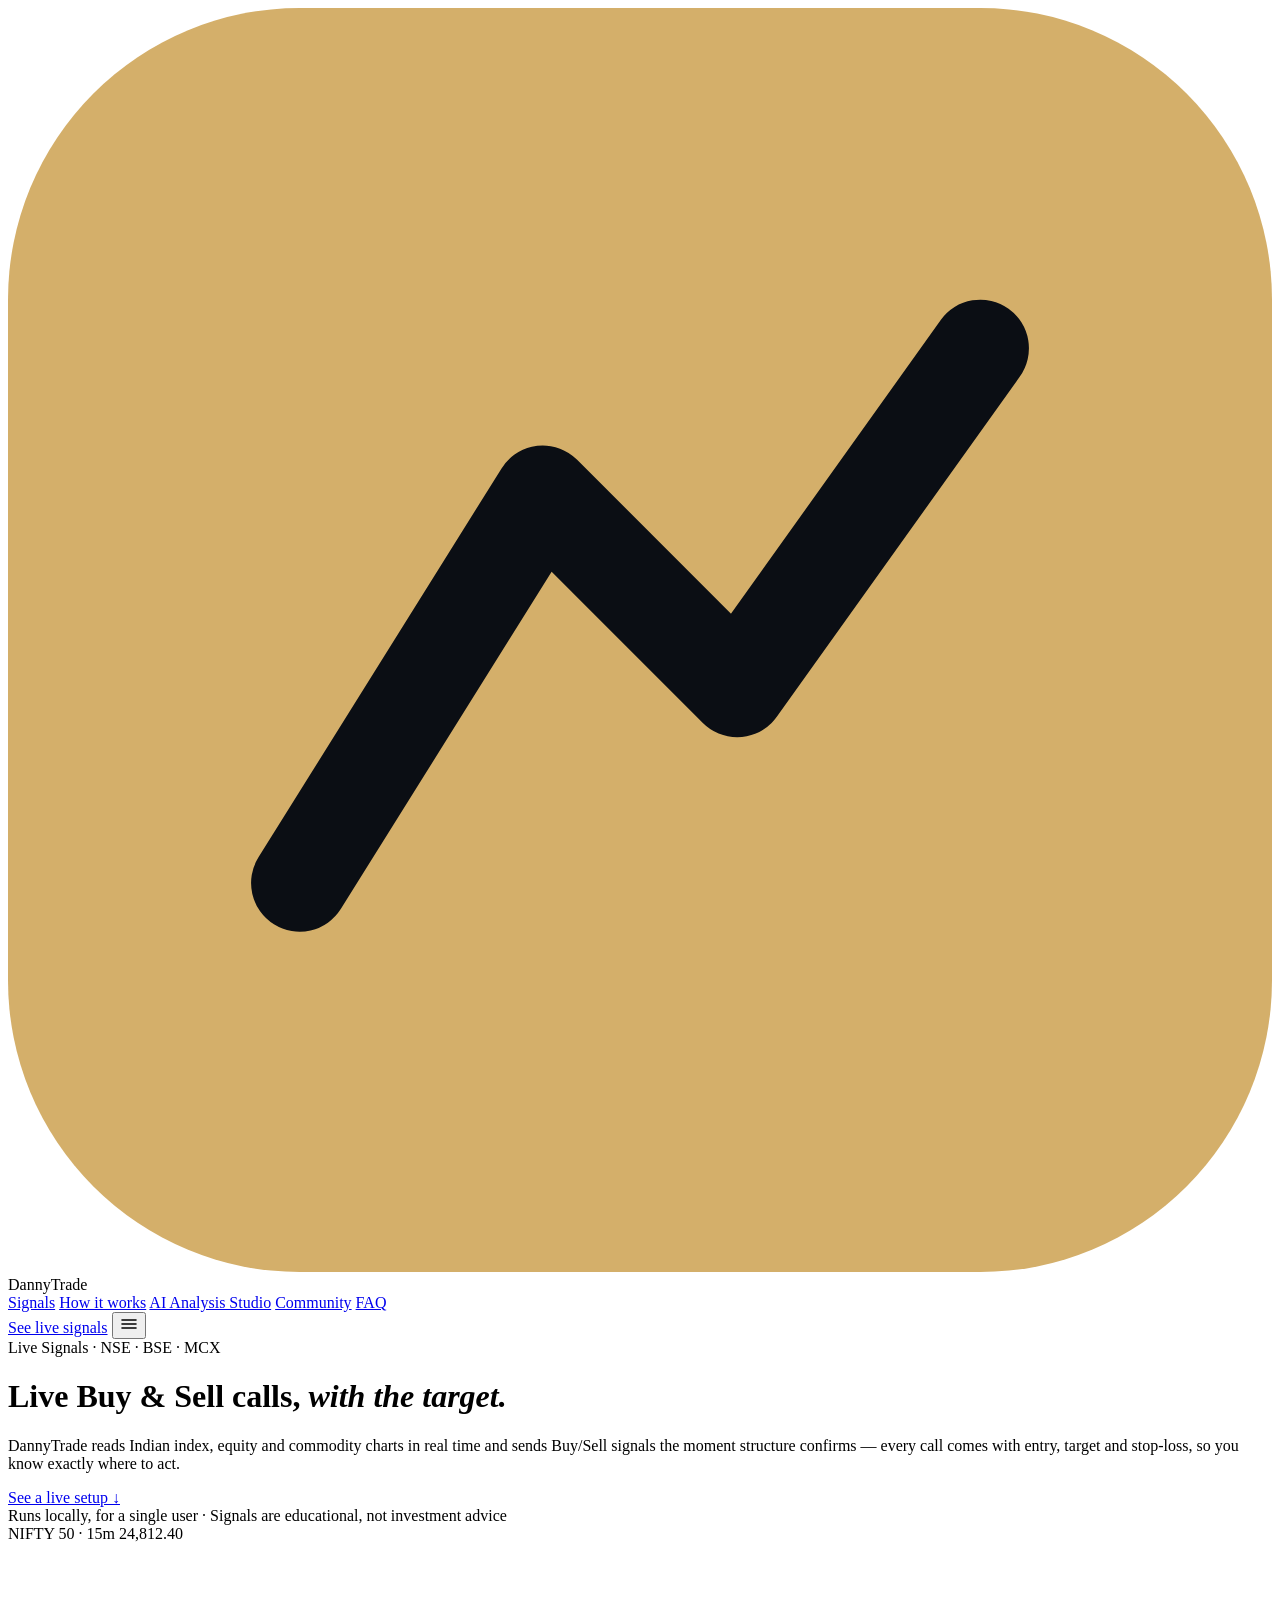
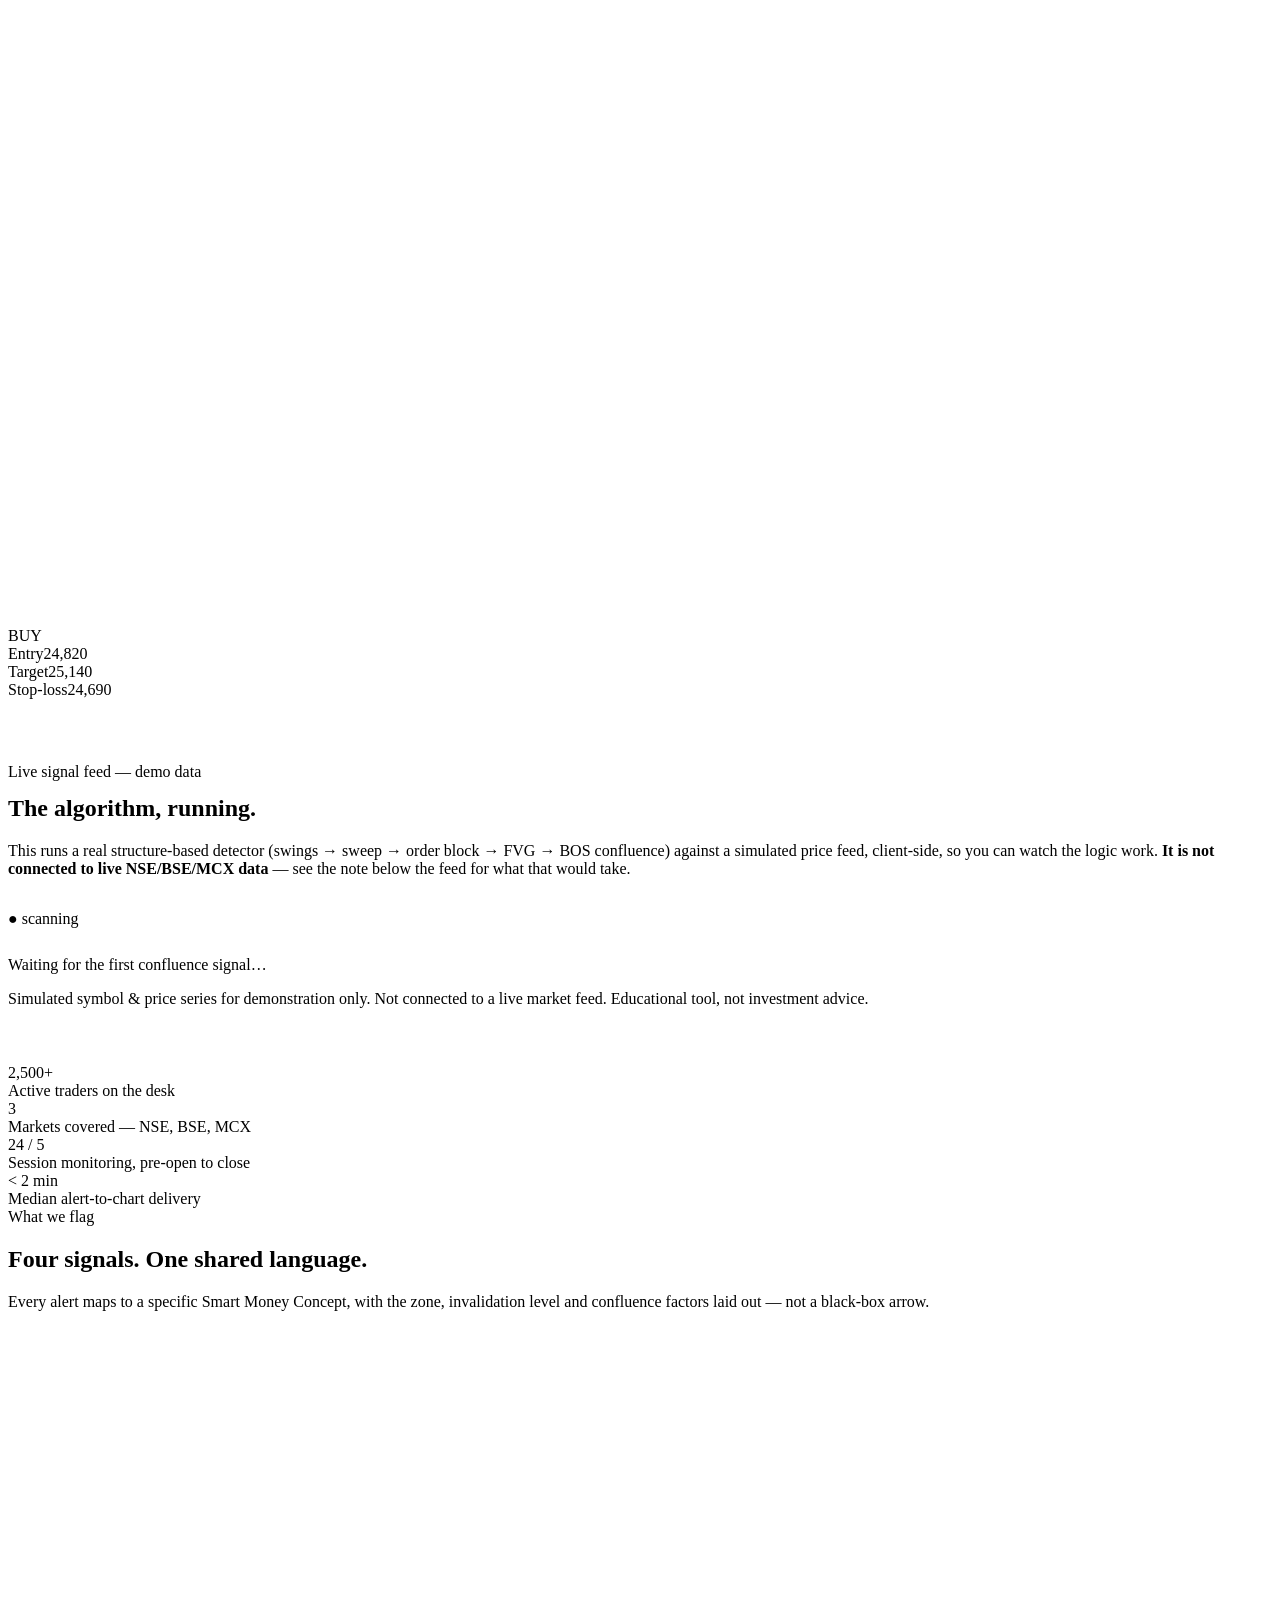
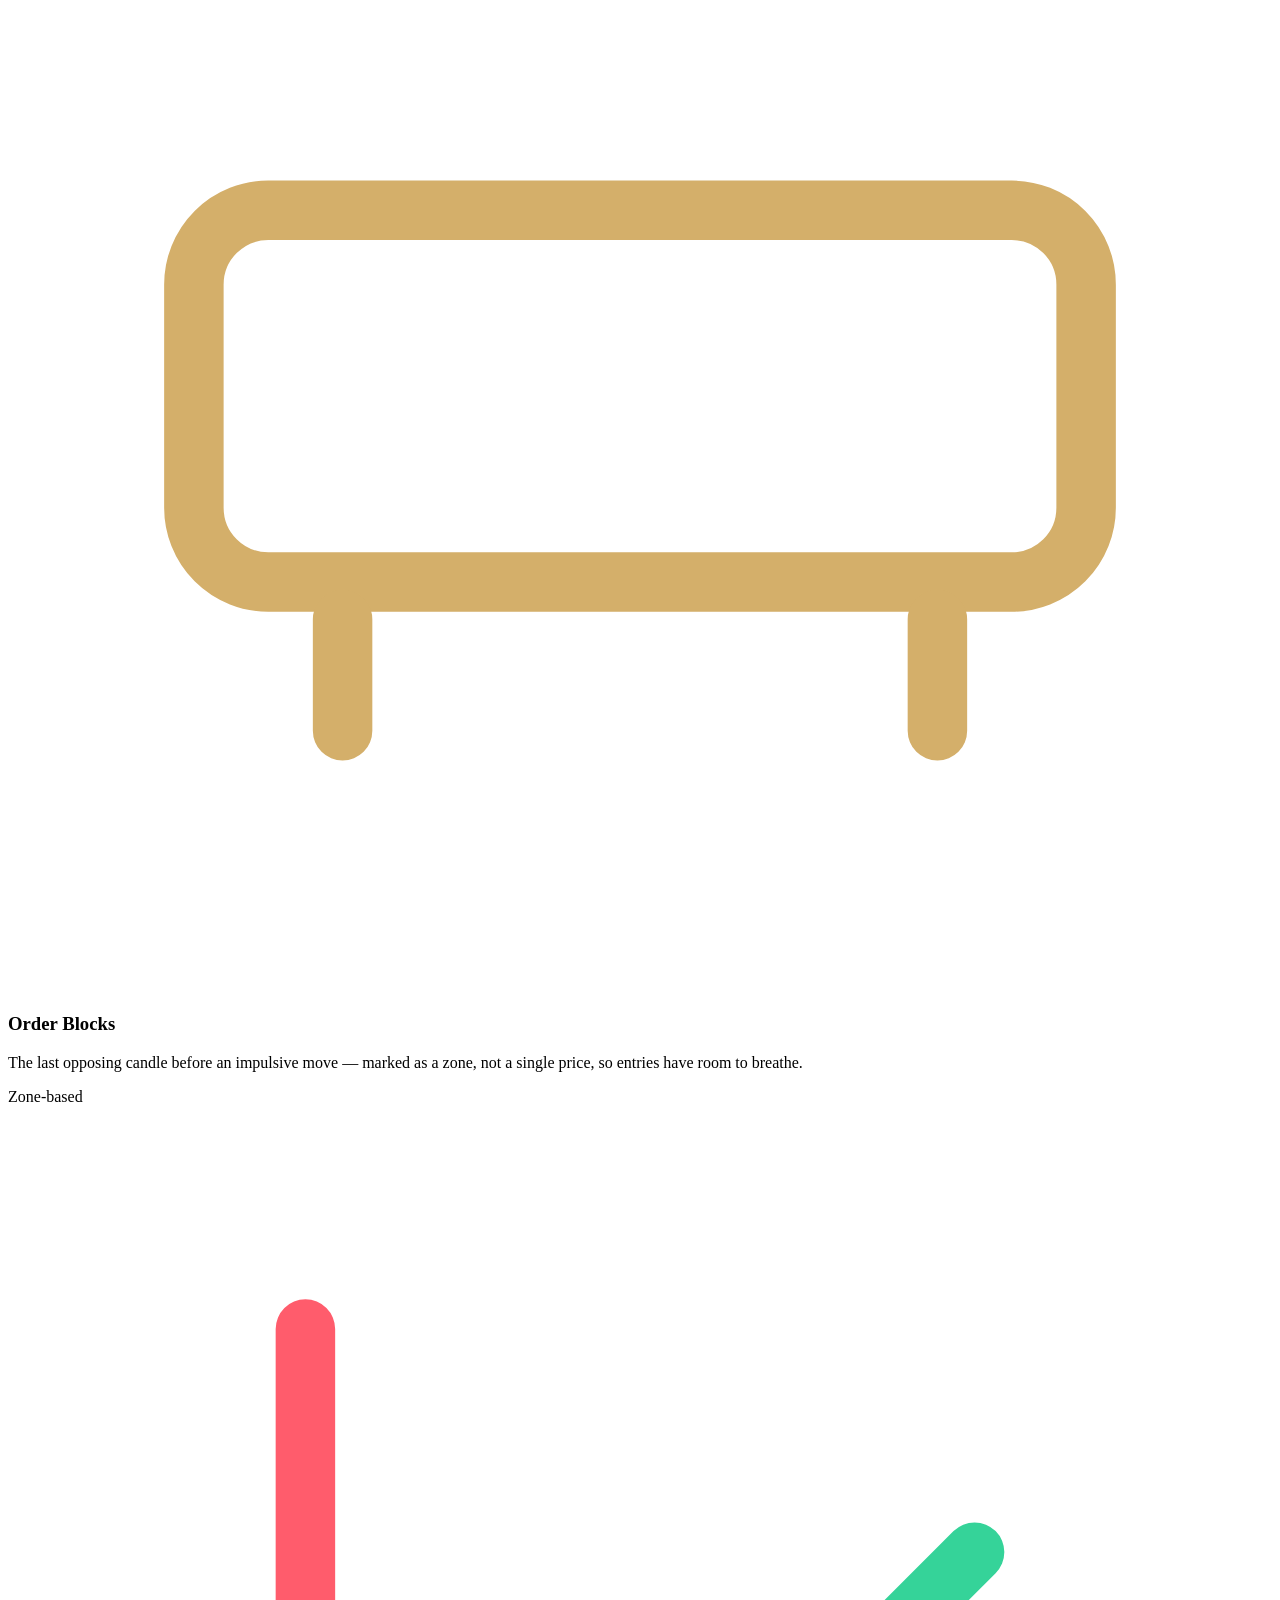
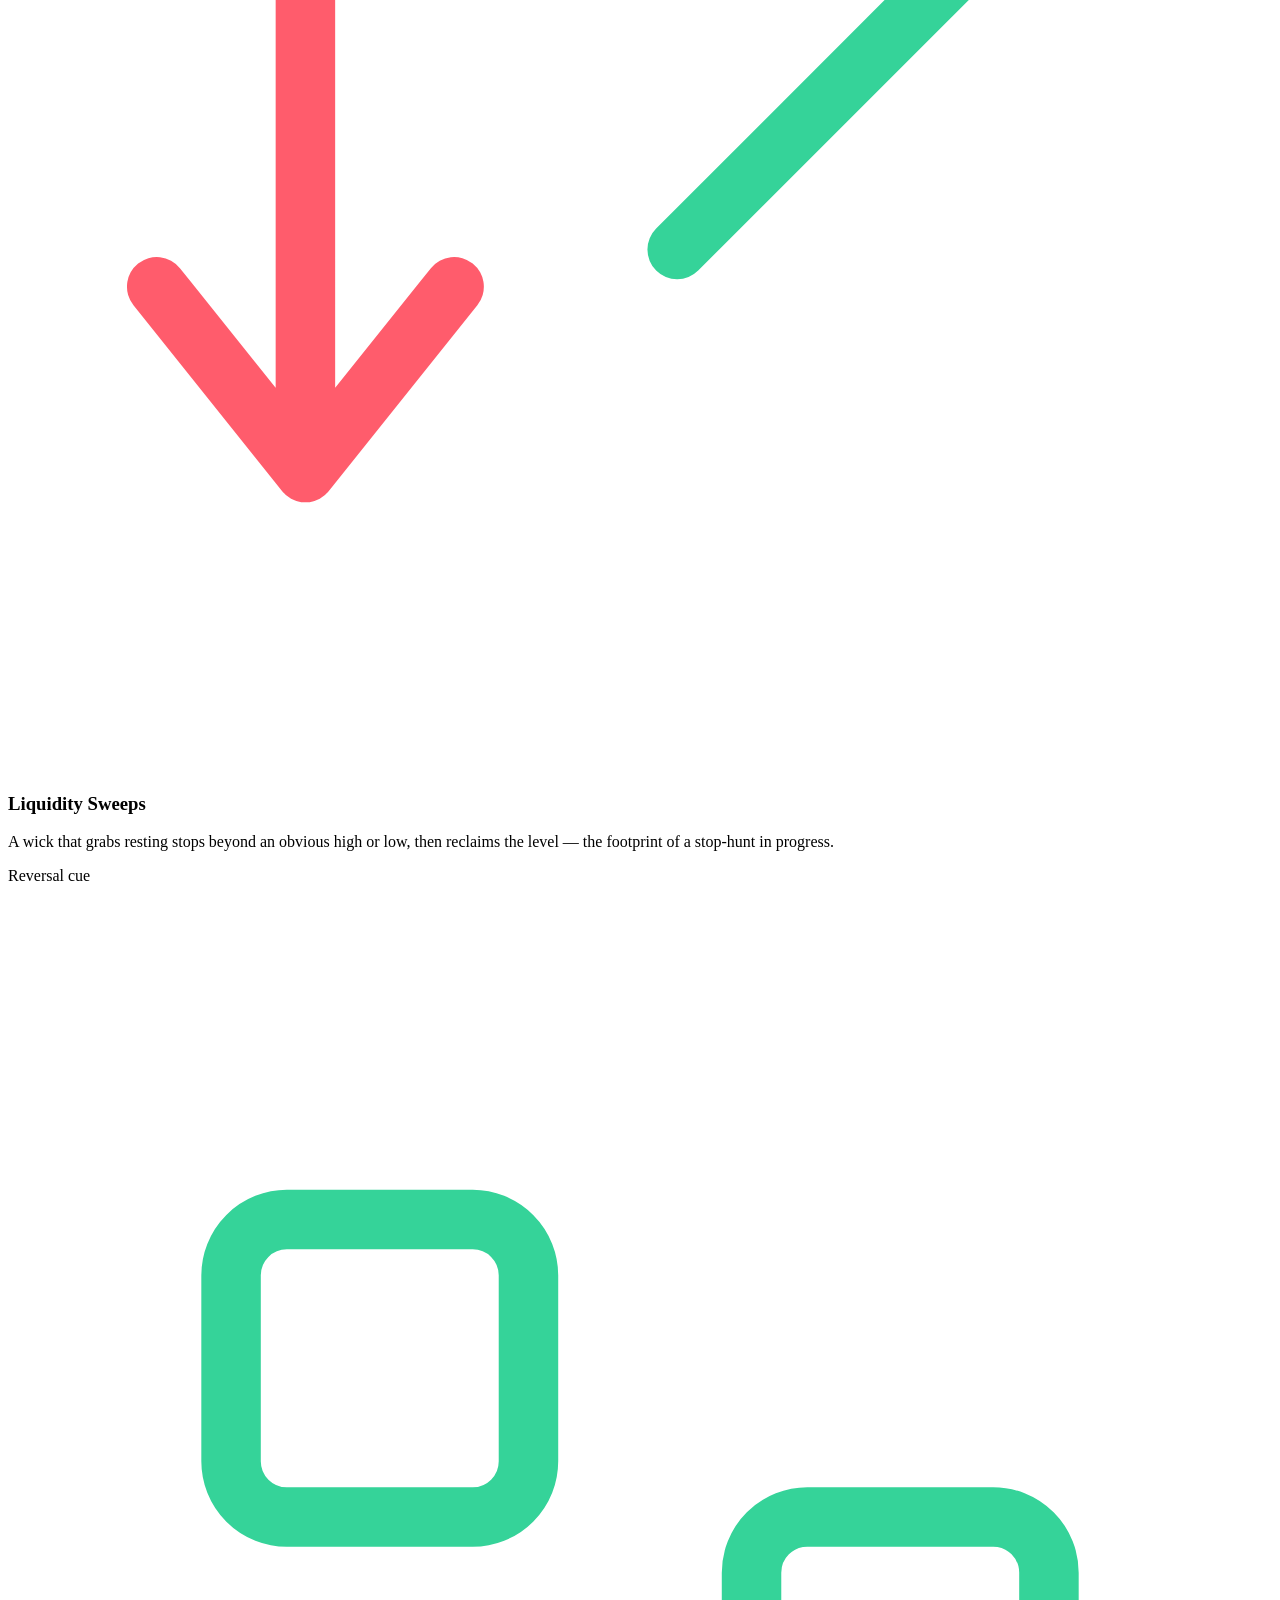
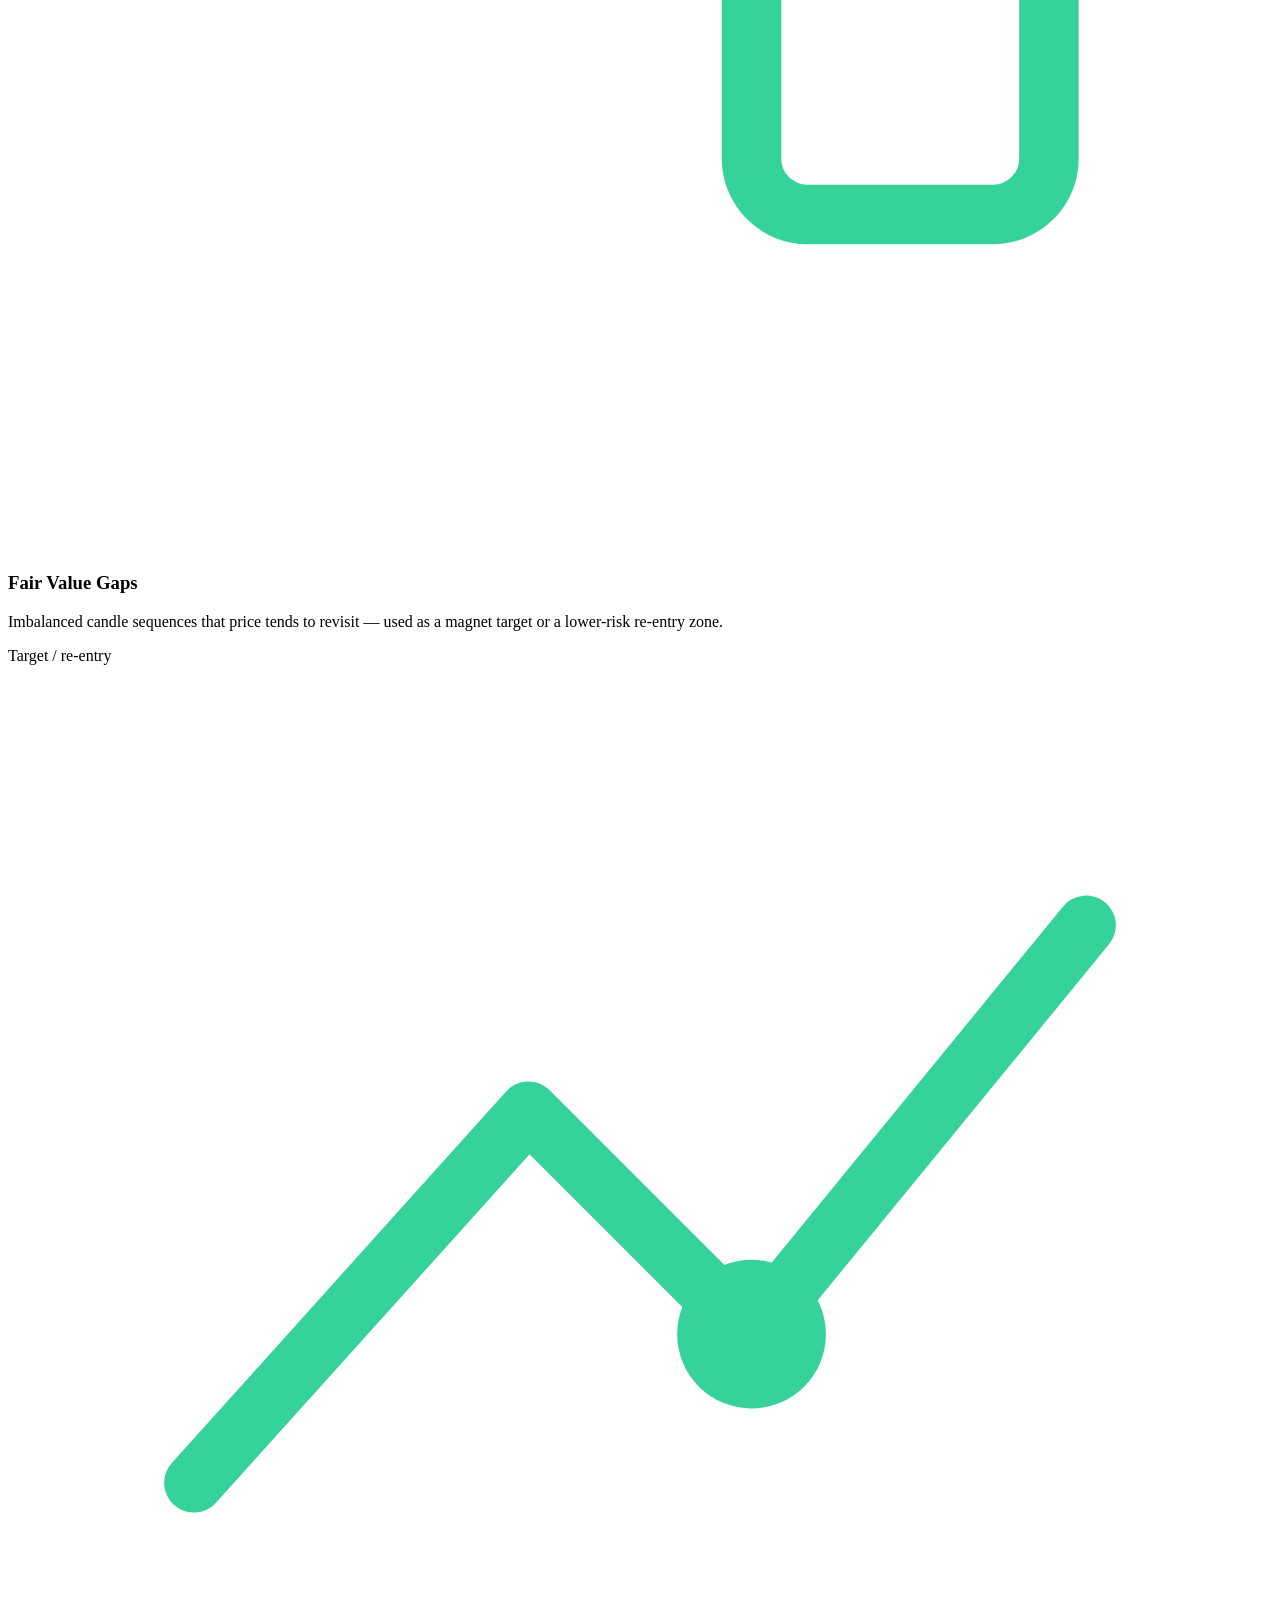
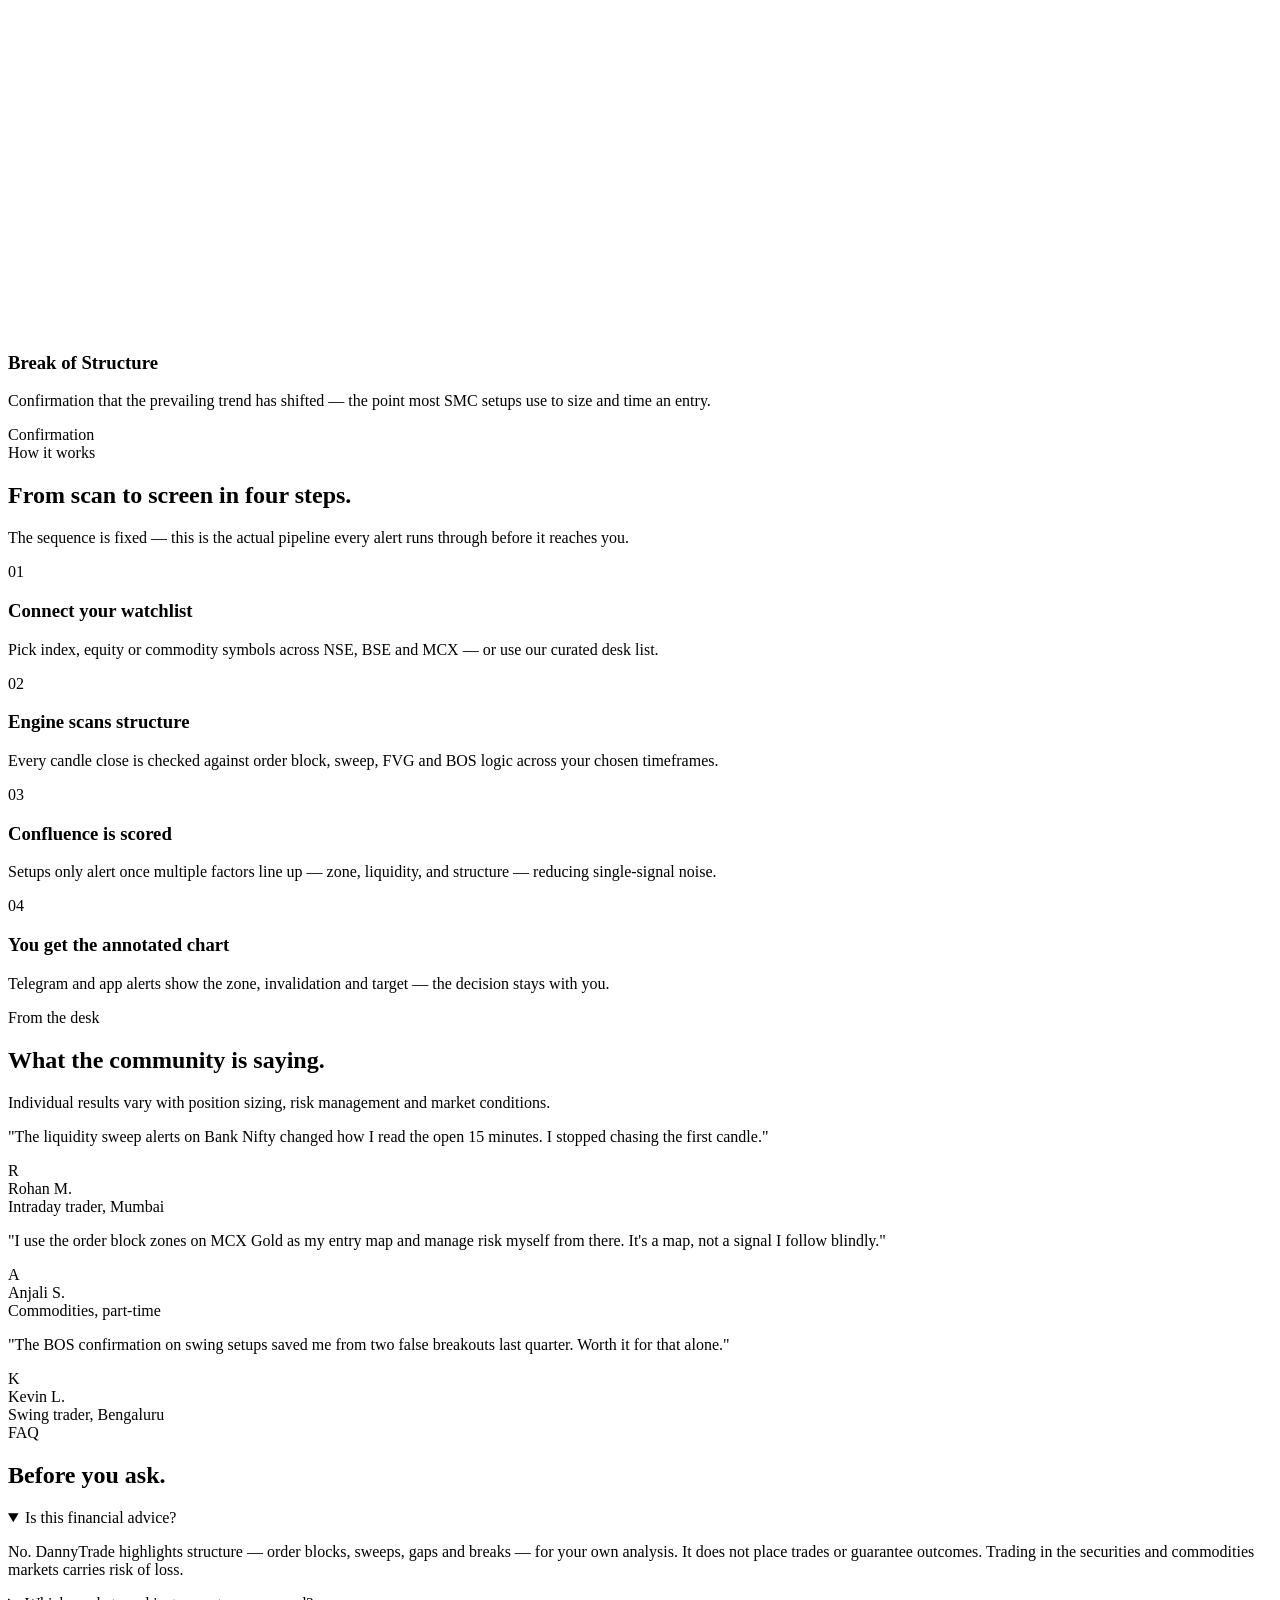
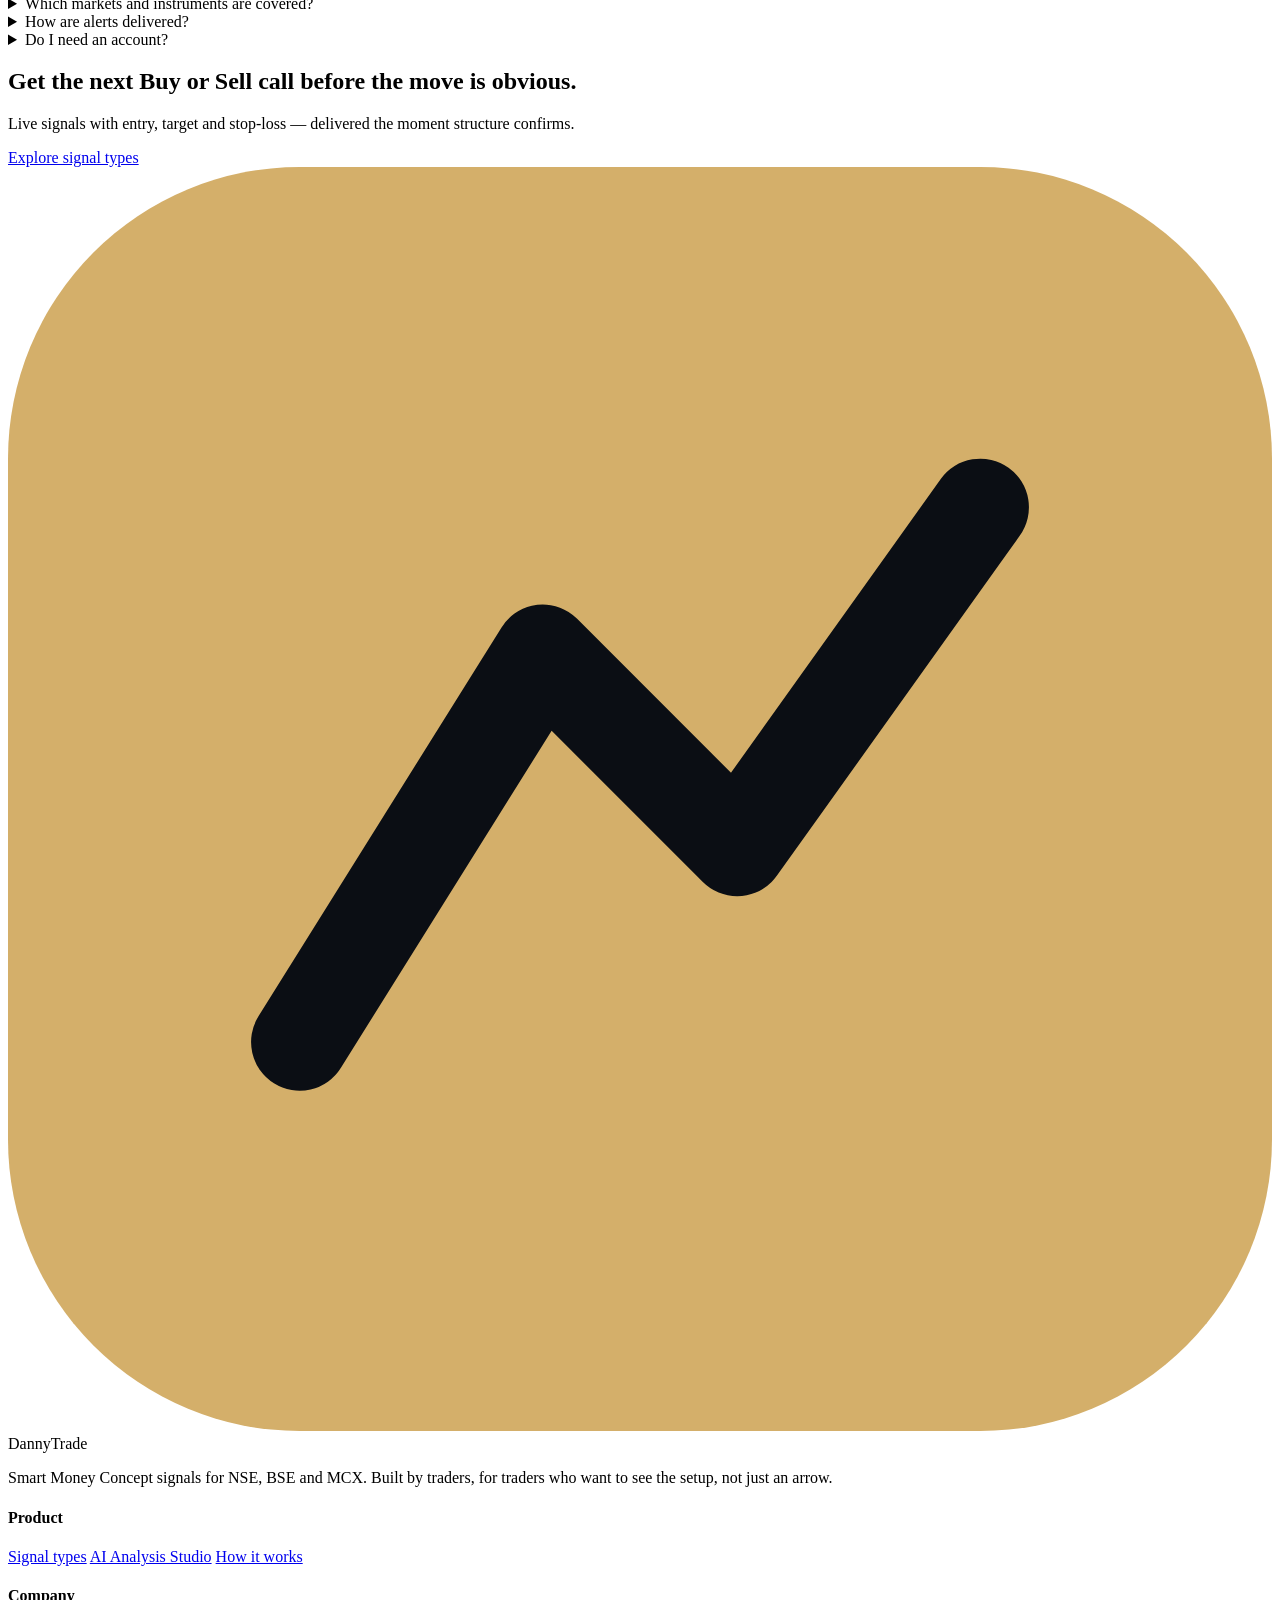
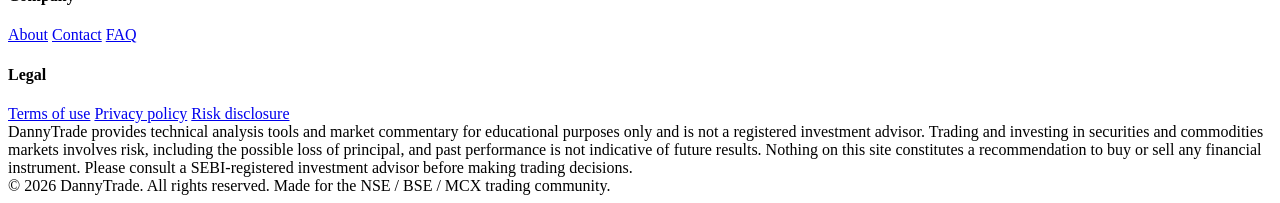
==== index.html @ cbca35a7 "Add files via upload" ====
<!DOCTYPE html>
<html lang="en">
<head>
<meta charset="UTF-8">
<meta name="viewport" content="width=device-width, initial-scale=1.0">
<title>DannyTrade — Smart Money Signals &amp; AI Chart Analysis for NSE, BSE &amp; MCX</title>
<meta name="description" content="DannyTrade reads Indian index, equity and commodity charts in real time, flags Smart Money Concept structure — Break of Structure, order blocks, liquidity sweeps, fair value gaps — and prepares your own uploaded charts and data for AI-powered analysis.">
<link rel="preconnect" href="https://fonts.googleapis.com">
<link rel="preconnect" href="https://fonts.gstatic.com" crossorigin>
<link href="https://fonts.googleapis.com/css2?family=Space+Grotesk:wght@500;600;700&family=Inter:wght@400;500;600;700&family=JetBrains+Mono:wght@400;500;600&display=swap" rel="stylesheet">
<link rel="stylesheet" href="assets/css/style.css">
</head>
<body>
<nav class="nav">
  <div class="nav-inner">
    <div class="logo">
      <svg class="logo-mark" viewBox="0 0 26 26" fill="none">
        <rect width="26" height="26" rx="6" fill="#D4AF6A"/>
        <path d="M6 18L11 10L15 14L20 7" stroke="#0B0E14" stroke-width="2" stroke-linecap="round" stroke-linejoin="round"/>
      </svg>
      DannyTrade
    </div>
    <div class="nav-links" id="navLinks">
      <a href="#signals">Signals</a>
      <a href="#how">How it works</a>
      <a href="studio.html">AI Analysis Studio</a>
      <a href="#wins">Community</a>
      <a href="#faq">FAQ</a>
    </div>
    <div class="nav-cta">
      <a href="#signals" class="btn btn-primary">See live signals</a>
      <button class="nav-menu-btn" id="navMenuBtn" aria-label="Toggle menu" aria-expanded="false">
        <svg width="18" height="18" viewBox="0 0 18 18" fill="none"><path d="M2 5H16M2 9H16M2 13H16" stroke="currentColor" stroke-width="1.6" stroke-linecap="round"/></svg>
      </button>
    </div>
  </div>
</nav>

<header class="hero">
  <div class="wrap hero-grid">
    <div>
      <span class="eyebrow">Live Signals · NSE · BSE · MCX</span>
      <h1>Live Buy &amp; Sell calls, <em>with the target.</em></h1>
      <p class="lead">DannyTrade reads Indian index, equity and commodity charts in real time and sends Buy/Sell signals the moment structure confirms — every call comes with entry, target and stop-loss, so you know exactly where to act.</p>
      <div class="hero-actions">
        <a href="#signals" class="btn btn-primary">See a live setup ↓</a>
      </div>
      <span class="hero-note">Runs locally, for a single user · Signals are educational, not investment advice</span>
    </div>
    <div class="chart-card">
      <div class="chart-card-head">
        <span><span class="pair">NIFTY 50</span> · 15m</span>
        <span class="price" id="chartPrice">24,812.40</span>
      </div>
      <canvas id="smcChart" width="1200" height="680"></canvas>
      <div class="signal-badge">
        <span class="signal-badge-tag">BUY</span>
        <div class="signal-badge-grid">
          <div><span class="k">Entry</span><span class="v">24,820</span></div>
          <div><span class="k">Target</span><span class="v up">25,140</span></div>
          <div><span class="k">Stop-loss</span><span class="v down">24,690</span></div>
        </div>
      </div>
    </div>
  </div>
</header>

<div class="ticker" aria-hidden="true">
  <div class="ticker-track" id="tickerTrack"></div>
</div>

<section id="feed" style="padding:64px 0 40px;">
  <div class="wrap">
    <div class="section-head" style="margin-bottom:28px;display:flex;align-items:baseline;justify-content:space-between;gap:16px;flex-wrap:wrap;">
      <div>
        <span class="eyebrow">Live signal feed — demo data</span>
        <h2 style="margin-top:14px;">The algorithm, running.</h2>
        <p>This runs a real structure-based detector (swings → sweep → order block → FVG → BOS confluence) against a simulated price feed, client-side, so you can watch the logic work. <strong style="color:var(--text);">It is not connected to live NSE/BSE/MCX data</strong> — see the note below the feed for what that would take.</p>
      </div>
      <span id="feedStatus" class="feed-status">● scanning</span>
    </div>
    <div class="feed-panel" id="feedPanel">
      <div class="feed-empty" id="feedEmpty">Waiting for the first confluence signal…</div>
    </div>
    <p class="feed-disclaimer">Simulated symbol &amp; price series for demonstration only. Not connected to a live market feed. Educational tool, not investment advice.</p>
  </div>
</section>

<section class="stats">
  <div class="wrap">
    <div class="stats-grid">
      <div class="stat"><div class="num">2,500+</div><div class="label">Active traders on the desk</div></div>
      <div class="stat"><div class="num">3</div><div class="label">Markets covered — NSE, BSE, MCX</div></div>
      <div class="stat"><div class="num">24 / 5</div><div class="label">Session monitoring, pre-open to close</div></div>
      <div class="stat"><div class="num">&lt; 2 min</div><div class="label">Median alert-to-chart delivery</div></div>
    </div>
  </div>
</section>

<section id="signals">
  <div class="wrap">
    <div class="section-head">
      <span class="eyebrow">What we flag</span>
      <h2>Four signals. One shared language.</h2>
      <p>Every alert maps to a specific Smart Money Concept, with the zone, invalidation level and confluence factors laid out — not a black-box arrow.</p>
    </div>
    <div class="signals-grid">
      <div class="signal-card">
        <svg class="icon" viewBox="0 0 34 34" fill="none"><rect x="5" y="13" width="24" height="10" rx="2" stroke="#D4AF6A" stroke-width="1.6"/><path d="M9 24V27M25 24V27" stroke="#D4AF6A" stroke-width="1.6" stroke-linecap="round"/></svg>
        <h3>Order Blocks</h3>
        <p>The last opposing candle before an impulsive move — marked as a zone, not a single price, so entries have room to breathe.</p>
        <span class="tag tag-neutral">Zone-based</span>
      </div>
      <div class="signal-card">
        <svg class="icon" viewBox="0 0 34 34" fill="none"><path d="M8 6V26M8 26L4 21M8 26L12 21" stroke="#FF5C6C" stroke-width="1.6" stroke-linecap="round" stroke-linejoin="round"/><path d="M26 12L18 20" stroke="#35D399" stroke-width="1.6" stroke-linecap="round"/></svg>
        <h3>Liquidity Sweeps</h3>
        <p>A wick that grabs resting stops beyond an obvious high or low, then reclaims the level — the footprint of a stop-hunt in progress.</p>
        <span class="tag tag-bear">Reversal cue</span>
      </div>
      <div class="signal-card">
        <svg class="icon" viewBox="0 0 34 34" fill="none"><rect x="6" y="9" width="8" height="8" rx="1.5" stroke="#35D399" stroke-width="1.6"/><rect x="20" y="17" width="8" height="8" rx="1.5" stroke="#35D399" stroke-width="1.6"/></svg>
        <h3>Fair Value Gaps</h3>
        <p>Imbalanced candle sequences that price tends to revisit — used as a magnet target or a lower-risk re-entry zone.</p>
        <span class="tag tag-neutral">Target / re-entry</span>
      </div>
      <div class="signal-card">
        <svg class="icon" viewBox="0 0 34 34" fill="none"><path d="M5 22L14 12L20 18L29 7" stroke="#35D399" stroke-width="1.6" stroke-linecap="round" stroke-linejoin="round"/><circle cx="20" cy="18" r="2" fill="#35D399"/></svg>
        <h3>Break of Structure</h3>
        <p>Confirmation that the prevailing trend has shifted — the point most SMC setups use to size and time an entry.</p>
        <span class="tag tag-bull">Confirmation</span>
      </div>
    </div>
  </div>
</section>

<section id="how" style="background:var(--bg-elev);border-top:1px solid var(--border-soft);border-bottom:1px solid var(--border-soft);">
  <div class="wrap">
    <div class="section-head">
      <span class="eyebrow">How it works</span>
      <h2>From scan to screen in four steps.</h2>
      <p>The sequence is fixed — this is the actual pipeline every alert runs through before it reaches you.</p>
    </div>
    <div class="steps">
      <div class="step">
        <div class="n">01</div>
        <h3>Connect your watchlist</h3>
        <p>Pick index, equity or commodity symbols across NSE, BSE and MCX — or use our curated desk list.</p>
      </div>
      <div class="step">
        <div class="n">02</div>
        <h3>Engine scans structure</h3>
        <p>Every candle close is checked against order block, sweep, FVG and BOS logic across your chosen timeframes.</p>
      </div>
      <div class="step">
        <div class="n">03</div>
        <h3>Confluence is scored</h3>
        <p>Setups only alert once multiple factors line up — zone, liquidity, and structure — reducing single-signal noise.</p>
      </div>
      <div class="step">
        <div class="n">04</div>
        <h3>You get the annotated chart</h3>
        <p>Telegram and app alerts show the zone, invalidation and target — the decision stays with you.</p>
      </div>
    </div>
  </div>
</section>

<section id="wins">
  <div class="wrap">
    <div class="section-head">
      <span class="eyebrow">From the desk</span>
      <h2>What the community is saying.</h2>
      <p>Individual results vary with position sizing, risk management and market conditions.</p>
    </div>
    <div class="wins-grid">
      <div class="win-card">
        <p class="quote">"The liquidity sweep alerts on Bank Nifty changed how I read the open 15 minutes. I stopped chasing the first candle."</p>
        <div class="win-meta">
          <div class="avatar">R</div>
          <div><div class="name">Rohan M.</div><div class="role">Intraday trader, Mumbai</div></div>
        </div>
      </div>
      <div class="win-card">
        <p class="quote">"I use the order block zones on MCX Gold as my entry map and manage risk myself from there. It's a map, not a signal I follow blindly."</p>
        <div class="win-meta">
          <div class="avatar">A</div>
          <div><div class="name">Anjali S.</div><div class="role">Commodities, part-time</div></div>
        </div>
      </div>
      <div class="win-card">
        <p class="quote">"The BOS confirmation on swing setups saved me from two false breakouts last quarter. Worth it for that alone."</p>
        <div class="win-meta">
          <div class="avatar">K</div>
          <div><div class="name">Kevin L.</div><div class="role">Swing trader, Bengaluru</div></div>
        </div>
      </div>
    </div>
  </div>
</section>

<section id="faq">
  <div class="wrap">
    <div class="section-head">
      <span class="eyebrow">FAQ</span>
      <h2>Before you ask.</h2>
    </div>
    <div class="faq">
      <details open>
        <summary>Is this financial advice?<span></span></summary>
        <p>No. DannyTrade highlights structure — order blocks, sweeps, gaps and breaks — for your own analysis. It does not place trades or guarantee outcomes. Trading in the securities and commodities markets carries risk of loss.</p>
      </details>
      <details>
        <summary>Which markets and instruments are covered?</summary>
        <p>NSE and BSE equities and indices, plus MCX commodities including gold, silver and crude.</p>
      </details>
      <details>
        <summary>How are alerts delivered?</summary>
        <p>In the app itself, in real time as structure confirms — this is a single-user tool with no accounts, subscriptions, or multi-channel delivery to manage.</p>
      </details>
      <details>
        <summary>Do I need an account?</summary>
        <p>No. There's no login and nothing to subscribe to — it runs for one user against your own connected data source.</p>
      </details>
    </div>
  </div>
</section>

<section>
  <div class="cta-band">
    <h2>Get the next Buy or Sell call before the move is obvious.</h2>
    <p>Live signals with entry, target and stop-loss — delivered the moment structure confirms.</p>
    <div class="actions">
      <a href="#signals" class="btn btn-primary">Explore signal types</a>
    </div>
  </div>
</section>

<footer>
  <div class="wrap">
    <div class="footer-grid">
      <div class="footer-brand">
        <div class="logo">
          <svg class="logo-mark" viewBox="0 0 26 26" fill="none">
            <rect width="26" height="26" rx="6" fill="#D4AF6A"/>
            <path d="M6 18L11 10L15 14L20 7" stroke="#0B0E14" stroke-width="2" stroke-linecap="round" stroke-linejoin="round"/>
          </svg>
          DannyTrade
        </div>
        <p>Smart Money Concept signals for NSE, BSE and MCX. Built by traders, for traders who want to see the setup, not just an arrow.</p>
      </div>
      <div class="footer-col">
        <h4>Product</h4>
        <a href="#signals">Signal types</a>
        <a href="studio.html">AI Analysis Studio</a>
        <a href="#how">How it works</a>
      </div>
      <div class="footer-col">
        <h4>Company</h4>
        <a href="#">About</a>
        <a href="#">Contact</a>
        <a href="#faq">FAQ</a>
      </div>
      <div class="footer-col">
        <h4>Legal</h4>
        <a href="#">Terms of use</a>
        <a href="#">Privacy policy</a>
        <a href="#">Risk disclosure</a>
      </div>
    </div>
    <div class="disclaimer">
      DannyTrade provides technical analysis tools and market commentary for educational purposes only and is not a registered investment advisor. Trading and investing in securities and commodities markets involves risk, including the possible loss of principal, and past performance is not indicative of future results. Nothing on this site constitutes a recommendation to buy or sell any financial instrument. Please consult a SEBI-registered investment advisor before making trading decisions.
    </div>
    <div class="foot-bottom">
      <span>© 2026 DannyTrade. All rights reserved.</span>
      <span>Made for the NSE / BSE / MCX trading community.</span>
    </div>
  </div>
</footer>

<script defer src="assets/js/app.js"></script>
</body>
</html>
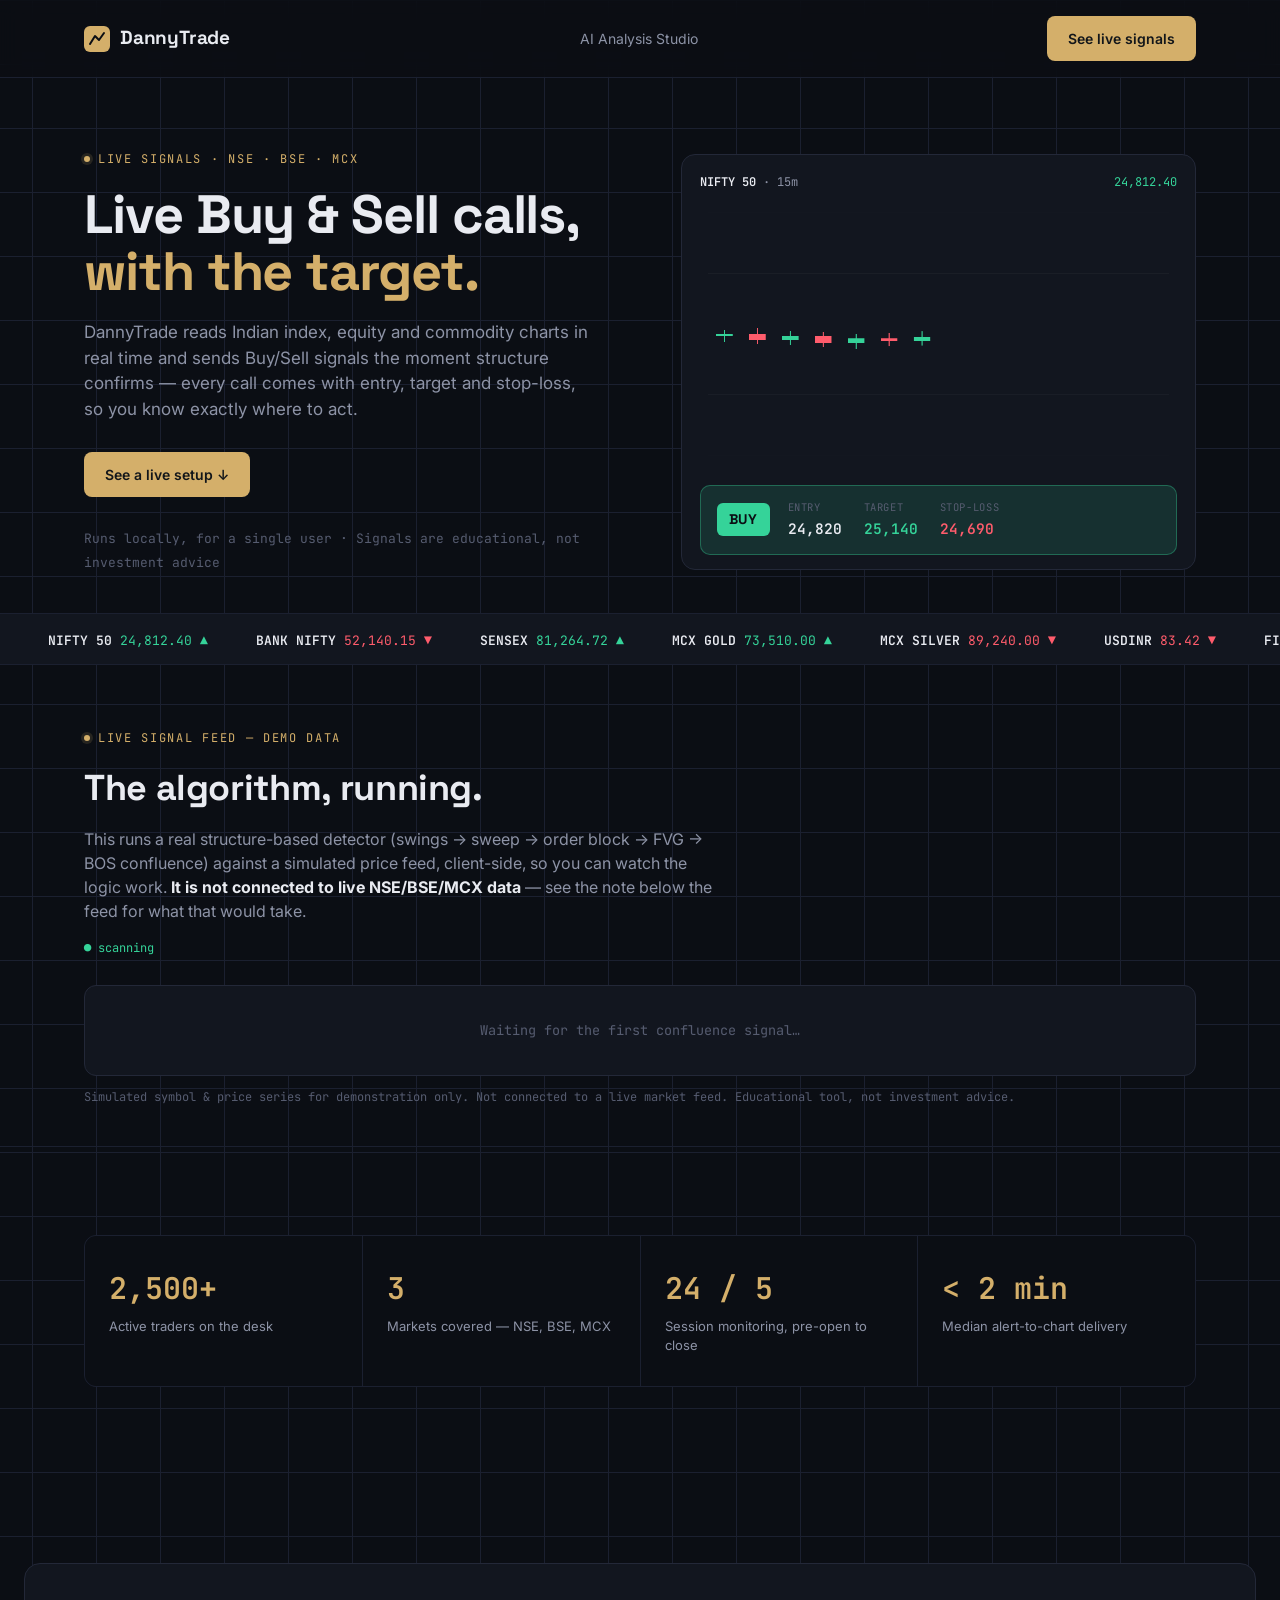
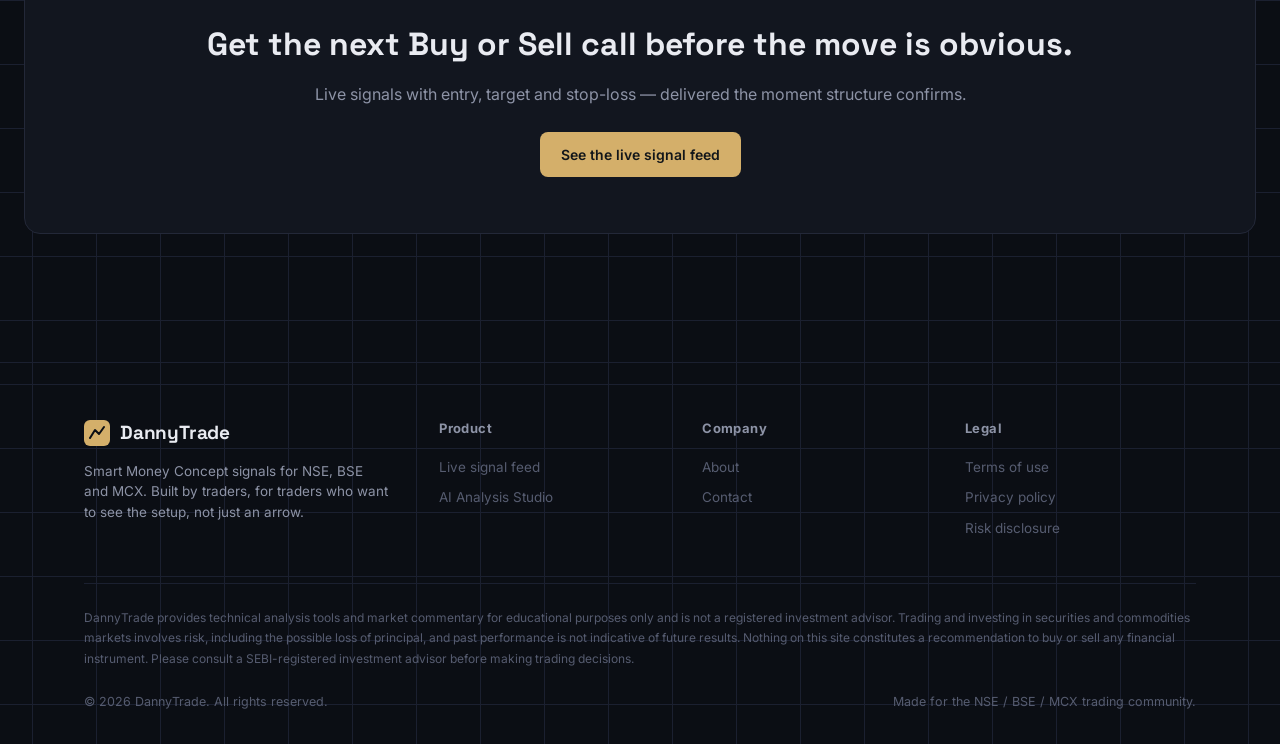
==== commit 80297685: "Add files via upload" ====
--- a/index.html
+++ b/index.html
@@ -21,14 +21,10 @@
       DannyTrade
     </div>
     <div class="nav-links" id="navLinks">
-      <a href="#signals">Signals</a>
-      <a href="#how">How it works</a>
       <a href="studio.html">AI Analysis Studio</a>
-      <a href="#wins">Community</a>
-      <a href="#faq">FAQ</a>
     </div>
     <div class="nav-cta">
-      <a href="#signals" class="btn btn-primary">See live signals</a>
+      <a href="#feed" class="btn btn-primary">See live signals</a>
       <button class="nav-menu-btn" id="navMenuBtn" aria-label="Toggle menu" aria-expanded="false">
         <svg width="18" height="18" viewBox="0 0 18 18" fill="none"><path d="M2 5H16M2 9H16M2 13H16" stroke="currentColor" stroke-width="1.6" stroke-linecap="round"/></svg>
       </button>
@@ -43,7 +39,7 @@
       <h1>Live Buy &amp; Sell calls, <em>with the target.</em></h1>
       <p class="lead">DannyTrade reads Indian index, equity and commodity charts in real time and sends Buy/Sell signals the moment structure confirms — every call comes with entry, target and stop-loss, so you know exactly where to act.</p>
       <div class="hero-actions">
-        <a href="#signals" class="btn btn-primary">See a live setup ↓</a>
+        <a href="#feed" class="btn btn-primary">See a live setup ↓</a>
       </div>
       <span class="hero-note">Runs locally, for a single user · Signals are educational, not investment advice</span>
     </div>
@@ -97,140 +93,12 @@
   </div>
 </section>
 
-<section id="signals">
-  <div class="wrap">
-    <div class="section-head">
-      <span class="eyebrow">What we flag</span>
-      <h2>Four signals. One shared language.</h2>
-      <p>Every alert maps to a specific Smart Money Concept, with the zone, invalidation level and confluence factors laid out — not a black-box arrow.</p>
-    </div>
-    <div class="signals-grid">
-      <div class="signal-card">
-        <svg class="icon" viewBox="0 0 34 34" fill="none"><rect x="5" y="13" width="24" height="10" rx="2" stroke="#D4AF6A" stroke-width="1.6"/><path d="M9 24V27M25 24V27" stroke="#D4AF6A" stroke-width="1.6" stroke-linecap="round"/></svg>
-        <h3>Order Blocks</h3>
-        <p>The last opposing candle before an impulsive move — marked as a zone, not a single price, so entries have room to breathe.</p>
-        <span class="tag tag-neutral">Zone-based</span>
-      </div>
-      <div class="signal-card">
-        <svg class="icon" viewBox="0 0 34 34" fill="none"><path d="M8 6V26M8 26L4 21M8 26L12 21" stroke="#FF5C6C" stroke-width="1.6" stroke-linecap="round" stroke-linejoin="round"/><path d="M26 12L18 20" stroke="#35D399" stroke-width="1.6" stroke-linecap="round"/></svg>
-        <h3>Liquidity Sweeps</h3>
-        <p>A wick that grabs resting stops beyond an obvious high or low, then reclaims the level — the footprint of a stop-hunt in progress.</p>
-        <span class="tag tag-bear">Reversal cue</span>
-      </div>
-      <div class="signal-card">
-        <svg class="icon" viewBox="0 0 34 34" fill="none"><rect x="6" y="9" width="8" height="8" rx="1.5" stroke="#35D399" stroke-width="1.6"/><rect x="20" y="17" width="8" height="8" rx="1.5" stroke="#35D399" stroke-width="1.6"/></svg>
-        <h3>Fair Value Gaps</h3>
-        <p>Imbalanced candle sequences that price tends to revisit — used as a magnet target or a lower-risk re-entry zone.</p>
-        <span class="tag tag-neutral">Target / re-entry</span>
-      </div>
-      <div class="signal-card">
-        <svg class="icon" viewBox="0 0 34 34" fill="none"><path d="M5 22L14 12L20 18L29 7" stroke="#35D399" stroke-width="1.6" stroke-linecap="round" stroke-linejoin="round"/><circle cx="20" cy="18" r="2" fill="#35D399"/></svg>
-        <h3>Break of Structure</h3>
-        <p>Confirmation that the prevailing trend has shifted — the point most SMC setups use to size and time an entry.</p>
-        <span class="tag tag-bull">Confirmation</span>
-      </div>
-    </div>
-  </div>
-</section>
-
-<section id="how" style="background:var(--bg-elev);border-top:1px solid var(--border-soft);border-bottom:1px solid var(--border-soft);">
-  <div class="wrap">
-    <div class="section-head">
-      <span class="eyebrow">How it works</span>
-      <h2>From scan to screen in four steps.</h2>
-      <p>The sequence is fixed — this is the actual pipeline every alert runs through before it reaches you.</p>
-    </div>
-    <div class="steps">
-      <div class="step">
-        <div class="n">01</div>
-        <h3>Connect your watchlist</h3>
-        <p>Pick index, equity or commodity symbols across NSE, BSE and MCX — or use our curated desk list.</p>
-      </div>
-      <div class="step">
-        <div class="n">02</div>
-        <h3>Engine scans structure</h3>
-        <p>Every candle close is checked against order block, sweep, FVG and BOS logic across your chosen timeframes.</p>
-      </div>
-      <div class="step">
-        <div class="n">03</div>
-        <h3>Confluence is scored</h3>
-        <p>Setups only alert once multiple factors line up — zone, liquidity, and structure — reducing single-signal noise.</p>
-      </div>
-      <div class="step">
-        <div class="n">04</div>
-        <h3>You get the annotated chart</h3>
-        <p>Telegram and app alerts show the zone, invalidation and target — the decision stays with you.</p>
-      </div>
-    </div>
-  </div>
-</section>
-
-<section id="wins">
-  <div class="wrap">
-    <div class="section-head">
-      <span class="eyebrow">From the desk</span>
-      <h2>What the community is saying.</h2>
-      <p>Individual results vary with position sizing, risk management and market conditions.</p>
-    </div>
-    <div class="wins-grid">
-      <div class="win-card">
-        <p class="quote">"The liquidity sweep alerts on Bank Nifty changed how I read the open 15 minutes. I stopped chasing the first candle."</p>
-        <div class="win-meta">
-          <div class="avatar">R</div>
-          <div><div class="name">Rohan M.</div><div class="role">Intraday trader, Mumbai</div></div>
-        </div>
-      </div>
-      <div class="win-card">
-        <p class="quote">"I use the order block zones on MCX Gold as my entry map and manage risk myself from there. It's a map, not a signal I follow blindly."</p>
-        <div class="win-meta">
-          <div class="avatar">A</div>
-          <div><div class="name">Anjali S.</div><div class="role">Commodities, part-time</div></div>
-        </div>
-      </div>
-      <div class="win-card">
-        <p class="quote">"The BOS confirmation on swing setups saved me from two false breakouts last quarter. Worth it for that alone."</p>
-        <div class="win-meta">
-          <div class="avatar">K</div>
-          <div><div class="name">Kevin L.</div><div class="role">Swing trader, Bengaluru</div></div>
-        </div>
-      </div>
-    </div>
-  </div>
-</section>
-
-<section id="faq">
-  <div class="wrap">
-    <div class="section-head">
-      <span class="eyebrow">FAQ</span>
-      <h2>Before you ask.</h2>
-    </div>
-    <div class="faq">
-      <details open>
-        <summary>Is this financial advice?<span></span></summary>
-        <p>No. DannyTrade highlights structure — order blocks, sweeps, gaps and breaks — for your own analysis. It does not place trades or guarantee outcomes. Trading in the securities and commodities markets carries risk of loss.</p>
-      </details>
-      <details>
-        <summary>Which markets and instruments are covered?</summary>
-        <p>NSE and BSE equities and indices, plus MCX commodities including gold, silver and crude.</p>
-      </details>
-      <details>
-        <summary>How are alerts delivered?</summary>
-        <p>In the app itself, in real time as structure confirms — this is a single-user tool with no accounts, subscriptions, or multi-channel delivery to manage.</p>
-      </details>
-      <details>
-        <summary>Do I need an account?</summary>
-        <p>No. There's no login and nothing to subscribe to — it runs for one user against your own connected data source.</p>
-      </details>
-    </div>
-  </div>
-</section>
-
 <section>
   <div class="cta-band">
     <h2>Get the next Buy or Sell call before the move is obvious.</h2>
     <p>Live signals with entry, target and stop-loss — delivered the moment structure confirms.</p>
     <div class="actions">
-      <a href="#signals" class="btn btn-primary">Explore signal types</a>
+      <a href="#feed" class="btn btn-primary">See the live signal feed</a>
     </div>
   </div>
 </section>
@@ -250,15 +118,13 @@
       </div>
       <div class="footer-col">
         <h4>Product</h4>
-        <a href="#signals">Signal types</a>
+        <a href="#feed">Live signal feed</a>
         <a href="studio.html">AI Analysis Studio</a>
-        <a href="#how">How it works</a>
       </div>
       <div class="footer-col">
         <h4>Company</h4>
         <a href="#">About</a>
         <a href="#">Contact</a>
-        <a href="#faq">FAQ</a>
       </div>
       <div class="footer-col">
         <h4>Legal</h4>
--- a/assets/css/style.css
+++ b/assets/css/style.css
@@ -0,0 +1 @@
+:root{--bg:#0B0E14;--bg-elev:#12161F;--bg-elev-2:#1A1F2B;--border:#232838;--border-soft:#1B2030;--text:#E9EBF1;--text-dim:#8D93A6;--text-faint:#565C70;--mint:#35D399;--mint-dim:rgba(53,211,153,0.14);--red:#FF5C6C;--red-dim:rgba(255,92,108,0.14);--gold:#D4AF6A;--gold-dim:rgba(212,175,106,0.14);--radius:10px;--font-display:'Space Grotesk',sans-serif;--font-body:'Inter',sans-serif;--font-mono:'JetBrains Mono',monospace}*{box-sizing:border-box;margin:0;padding:0}html{scroll-behavior:smooth}body{background:var(--bg);color:var(--text);font-family:var(--font-body);line-height:1.5;-webkit-font-smoothing:antialiased;background-image:linear-gradient(var(--border-soft) 1px,transparent 1px),linear-gradient(90deg,var(--border-soft) 1px,transparent 1px);background-size:64px 64px;background-position:center top}a{color:inherit;text-decoration:none}img,svg,canvas{display:block;max-width:100%}:focus-visible{outline:2px solid var(--gold);outline-offset:3px}.wrap{max-width:1160px;margin:0 auto;padding:0 24px}.eyebrow{font-family:var(--font-mono);font-size:12px;letter-spacing:0.14em;text-transform:uppercase;color:var(--gold);display:flex;align-items:center;gap:8px}.eyebrow::before{content:"";width:6px;height:6px;border-radius:50%;background:var(--gold);box-shadow:0 0 0 3px var(--gold-dim)}.nav{position:sticky;top:0;z-index:50;background:rgba(11,14,20,0.82);backdrop-filter:blur(10px);border-bottom:1px solid var(--border-soft)}.nav-inner{display:flex;align-items:center;justify-content:space-between;padding:16px 24px;max-width:1160px;margin:0 auto}.logo{display:flex;align-items:center;gap:10px;font-family:var(--font-display);font-weight:700;font-size:19px;letter-spacing:-0.01em}.logo-mark{width:26px;height:26px;flex-shrink:0}.nav-links{display:flex;align-items:center;gap:32px}.nav-links a{font-size:14px;color:var(--text-dim);transition:color .15s}.nav-links a:hover{color:var(--text)}.nav-cta{display:flex;align-items:center;gap:16px}.btn{display:inline-flex;align-items:center;justify-content:center;gap:8px;font-family:var(--font-body);font-weight:600;font-size:14px;padding:11px 20px;border-radius:8px;border:1px solid transparent;cursor:pointer;transition:transform .15s,border-color .15s,background .15s;white-space:nowrap}.btn-primary{background:var(--gold);color:#12161A}.btn-primary:hover{transform:translateY(-1px);background:#e0bd82}.btn-ghost{border-color:var(--border);color:var(--text)}.btn-ghost:hover{border-color:var(--gold);color:var(--gold)}.nav-menu-btn{display:none;background:none;border:1px solid var(--border);color:var(--text);border-radius:8px;padding:8px 10px}.hero{padding:72px 0 40px}.hero-grid{display:grid;grid-template-columns:1.05fr 1fr;gap:56px;align-items:center}.hero h1{font-family:var(--font-display);font-weight:700;font-size:clamp(34px,4.4vw,54px);line-height:1.06;letter-spacing:-0.02em;margin:18px 0 20px}.hero h1 em{font-style:normal;color:var(--gold)}.hero p.lead{color:var(--text-dim);font-size:17px;max-width:46ch;margin-bottom:30px}.hero-actions{display:flex;gap:14px;flex-wrap:wrap;margin-bottom:28px}.hero-note{font-size:13px;color:var(--text-faint);font-family:var(--font-mono)}.chart-card{background:var(--bg-elev);border:1px solid var(--border);border-radius:14px;padding:18px 18px 14px;position:relative;overflow:hidden}.chart-card-head{display:flex;justify-content:space-between;align-items:center;font-family:var(--font-mono);font-size:12px;color:var(--text-dim);margin-bottom:10px}.chart-card-head .pair{color:var(--text);font-weight:600}.chart-card-head .price{color:var(--mint)}canvas#smcChart{width:100%;height:auto;border-radius:8px}.signal-badge{display:flex;align-items:center;gap:18px;margin-top:14px;padding:14px 16px;background:var(--mint-dim);border:1px solid rgba(53,211,153,0.35);border-radius:10px}.signal-badge-tag{font-family:var(--font-display);font-weight:700;font-size:14px;letter-spacing:.04em;color:#0B0E14;background:var(--mint);padding:6px 12px;border-radius:6px;flex-shrink:0}.signal-badge-grid{display:flex;gap:22px;flex-wrap:wrap}.signal-badge-grid > div{display:flex;flex-direction:column;gap:2px}.signal-badge-grid .k{font-family:var(--font-mono);font-size:10.5px;color:var(--text-faint);text-transform:uppercase;letter-spacing:.06em}.signal-badge-grid .v{font-family:var(--font-mono);font-size:14.5px;font-weight:600;color:var(--text)}.signal-badge-grid .v.up{color:var(--mint)}.signal-badge-grid .v.down{color:var(--red)}.ticker{border-top:1px solid var(--border-soft);border-bottom:1px solid var(--border-soft);background:var(--bg-elev);overflow:hidden;white-space:nowrap;padding:13px 0}.ticker-track{display:inline-flex;gap:48px;animation:scroll-left 32s linear infinite;padding-left:48px}@keyframes scroll-left{from{transform:translateX(0)}to{transform:translateX(-50%)}}.ticker-item{display:inline-flex;align-items:center;gap:8px;font-family:var(--font-mono);font-size:13px;color:var(--text-dim)}.ticker-item .sym{color:var(--text);font-weight:600}.ticker-item .up{color:var(--mint)}.ticker-item .down{color:var(--red)}section{padding:88px 0}.section-head{max-width:640px;margin-bottom:48px}.section-head h2{font-family:var(--font-display);font-weight:700;font-size:clamp(26px,3vw,36px);letter-spacing:-0.01em;margin:14px 0 12px}.section-head p{color:var(--text-dim);font-size:16px}.stats{border-top:1px solid var(--border-soft)}.stats-grid{display:grid;grid-template-columns:repeat(4,1fr);gap:1px;background:var(--border-soft);border:1px solid var(--border-soft);border-radius:12px;overflow:hidden}.stat{background:var(--bg);padding:30px 24px}.stat .num{font-family:var(--font-mono);font-size:30px;font-weight:600;color:var(--gold)}.stat .label{color:var(--text-dim);font-size:13px;margin-top:6px}.signals-grid{display:grid;grid-template-columns:repeat(4,1fr);gap:18px}.signal-card{background:var(--bg-elev);border:1px solid var(--border);border-radius:12px;padding:24px;transition:border-color .15s,transform .15s}.signal-card:hover{border-color:var(--gold);transform:translateY(-2px)}.signal-card .icon{width:34px;height:34px;margin-bottom:18px}.signal-card h3{font-family:var(--font-display);font-size:17px;font-weight:600;margin-bottom:8px}.signal-card p{color:var(--text-dim);font-size:14px}.signal-card .tag{display:inline-block;margin-top:14px;font-family:var(--font-mono);font-size:11px;padding:3px 8px;border-radius:5px;letter-spacing:.04em}.tag-bull{background:var(--mint-dim);color:var(--mint)}.tag-bear{background:var(--red-dim);color:var(--red)}.tag-neutral{background:var(--gold-dim);color:var(--gold)}.steps{display:grid;grid-template-columns:repeat(4,1fr);gap:0;position:relative}.step{padding-right:24px;position:relative}.step:not(:last-child)::after{content:"";position:absolute;top:20px;right:-4px;width:calc(100% - 8px);height:1px;background:repeating-linear-gradient(90deg,var(--border) 0 6px,transparent 6px 12px);display:none}@media(min-width:900px){.step:not(:last-child)::after{display:block}}.step .n{font-family:var(--font-mono);font-size:13px;color:var(--gold);width:40px;height:40px;border:1px solid var(--gold);border-radius:50%;display:flex;align-items:center;justify-content:center;margin-bottom:18px;background:var(--bg);position:relative;z-index:1}.step h3{font-family:var(--font-display);font-size:16px;font-weight:600;margin-bottom:8px}.step p{color:var(--text-dim);font-size:14px}.wins-grid{display:grid;grid-template-columns:repeat(3,1fr);gap:18px}.win-card{background:var(--bg-elev);border:1px solid var(--border);border-radius:12px;padding:24px}.win-card .quote{color:var(--text);font-size:14.5px;line-height:1.6;margin-bottom:18px}.win-meta{display:flex;align-items:center;gap:12px}.avatar{width:36px;height:36px;border-radius:50%;background:var(--gold-dim);color:var(--gold);display:flex;align-items:center;justify-content:center;font-family:var(--font-display);font-weight:700;font-size:14px}.win-meta .name{font-size:13.5px;font-weight:600}.win-meta .role{font-size:12.5px;color:var(--text-faint)}.faq{max-width:760px}details{border-bottom:1px solid var(--border-soft);padding:20px 0}summary{cursor:pointer;font-family:var(--font-display);font-weight:600;font-size:15.5px;list-style:none;display:flex;justify-content:space-between;align-items:center;gap:16px}summary::-webkit-details-marker{display:none}summary::after{content:"+";font-family:var(--font-mono);font-size:20px;color:var(--gold);transition:transform .2s}details[open] summary::after{transform:rotate(45deg)}details p{color:var(--text-dim);font-size:14.5px;margin-top:12px;max-width:60ch}.cta-band{background:var(--bg-elev);border:1px solid var(--border);border-radius:16px;padding:56px 40px;text-align:center;margin:0 24px}.cta-band h2{font-family:var(--font-display);font-size:clamp(24px,3vw,32px);font-weight:700;margin-bottom:14px}.cta-band p{color:var(--text-dim);margin-bottom:26px}.cta-band .actions{display:flex;gap:14px;justify-content:center;flex-wrap:wrap}footer{border-top:1px solid var(--border-soft);padding:56px 0 32px;margin-top:40px}.footer-grid{display:grid;grid-template-columns:1.4fr 1fr 1fr 1fr;gap:32px;margin-bottom:40px}.footer-brand p{color:var(--text-dim);font-size:13.5px;margin-top:14px;max-width:34ch}.footer-col h4{font-size:13px;color:var(--text-dim);margin-bottom:14px;letter-spacing:.03em}.footer-col a{display:block;font-size:13.5px;color:var(--text-faint);padding:5px 0;transition:color .15s}.footer-col a:hover{color:var(--text)}.disclaimer{font-size:12px;line-height:1.7;color:var(--text-faint);border-top:1px solid var(--border-soft);padding-top:24px}.foot-bottom{display:flex;justify-content:space-between;align-items:center;margin-top:24px;flex-wrap:wrap;gap:12px}.foot-bottom span{font-size:12.5px;color:var(--text-faint)}.feed-status{font-family:var(--font-mono);font-size:12px;color:var(--mint);white-space:nowrap}.feed-panel{display:flex;flex-direction:column;gap:10px;max-height:360px;overflow-y:auto;border:1px solid var(--border);border-radius:12px;background:var(--bg-elev);padding:10px}.feed-empty{color:var(--text-faint);font-size:13.5px;padding:24px;text-align:center;font-family:var(--font-mono)}.feed-card{display:grid;grid-template-columns:auto auto 1fr auto auto auto;gap:18px;align-items:center;padding:12px 14px;border-radius:8px;background:var(--bg-elev-2);border:1px solid var(--border-soft);font-family:var(--font-mono);font-size:12.5px;animation:feedIn .35s ease}@keyframes feedIn{from{opacity:0;transform:translateY(-6px)}to{opacity:1;transform:translateY(0)}}.feed-dir{font-weight:700;padding:4px 10px;border-radius:5px;letter-spacing:.04em}.feed-dir.buy{background:var(--mint-dim);color:var(--mint)}.feed-dir.sell{background:var(--red-dim);color:var(--red)}.feed-sym{color:var(--text);font-weight:600}.feed-conf{color:var(--text-dim)}.feed-conf b{color:var(--gold)}.feed-lvl{color:var(--text-dim)}.feed-lvl b{color:var(--text)}.feed-time{color:var(--text-faint)}.feed-disclaimer{color:var(--text-faint);font-size:12px;margin-top:12px;font-family:var(--font-mono)}@media(max-width:700px){.feed-card{grid-template-columns:1fr 1fr;font-size:12px}}@media(max-width:980px){.hero-grid{grid-template-columns:1fr}.nav-links{display:none}.signals-grid{grid-template-columns:repeat(2,1fr)}.stats-grid{grid-template-columns:repeat(2,1fr)}.steps{grid-template-columns:repeat(2,1fr);gap:28px 0}.wins-grid{grid-template-columns:1fr}.footer-grid{grid-template-columns:1fr 1fr}}@media(max-width:560px){.signals-grid{grid-template-columns:1fr}.footer-grid{grid-template-columns:1fr}.cta-band{padding:40px 24px}}@media(prefers-reduced-motion:reduce){.ticker-track{animation:none}html{scroll-behavior:auto}}.nav-menu-btn{cursor:pointer}@media(max-width:980px){.nav-menu-btn{display:inline-flex;align-items:center;justify-content:center}.nav-links{display:none;position:absolute;top:100%;left:0;right:0;background:var(--bg-elev);border-bottom:1px solid var(--border-soft);flex-direction:column;gap:0;padding:8px 24px 18px}.nav-links.open{display:flex}.nav-links a{padding:12px 0;border-bottom:1px solid var(--border-soft);width:100%}.nav-links a:last-child{border-bottom:none}}.nav-links a.active{color:var(--gold)}.studio-hero{padding:56px 0 36px;border-bottom:1px solid var(--border-soft)}.studio-hero h1{font-family:var(--font-display);font-weight:700;letter-spacing:-0.02em;font-size:clamp(28px,3.6vw,42px);margin:16px 0 14px;line-height:1.1}.studio-hero p.lead{color:var(--text-dim);font-size:16px;max-width:62ch;margin-bottom:8px}.studio-hero .note-strip{display:flex;gap:10px;align-items:flex-start;margin-top:22px;padding:14px 16px;background:var(--gold-dim);border:1px solid rgba(212,175,106,0.35);border-radius:10px;font-size:13.5px;color:var(--text);max-width:74ch}.studio-hero .note-strip svg{flex-shrink:0;margin-top:1px}.studio-layout{display:grid;grid-template-columns:1.15fr 0.85fr;gap:28px;align-items:start;padding:44px 0 90px}@media(max-width:980px){.studio-layout{grid-template-columns:1fr}}.dropzone{border:1.5px dashed var(--border);border-radius:16px;background:var(--bg-elev);padding:44px 28px;text-align:center;cursor:pointer;position:relative;transition:border-color .18s,background .18s,transform .1s}.dropzone:hover{border-color:var(--text-faint)}.dropzone.drag-over{border-color:var(--gold);background:var(--gold-dim);transform:scale(1.005)}.dropzone input[type=file]{position:absolute;inset:0;opacity:0;cursor:pointer;width:100%;height:100%}.dropzone .dz-icon{width:48px;height:48px;margin:0 auto 18px;color:var(--gold)}.dropzone h3{font-family:var(--font-display);font-weight:600;font-size:17px;margin-bottom:6px}.dropzone p{color:var(--text-dim);font-size:13.5px}.dropzone .dz-formats{margin-top:18px;display:flex;flex-wrap:wrap;gap:6px;justify-content:center}.dz-chip{font-family:var(--font-mono);font-size:11px;letter-spacing:.02em;color:var(--text-dim);border:1px solid var(--border);padding:4px 9px;border-radius:20px;background:var(--bg)}.dz-browse-btn{margin-top:20px;position:relative;z-index:2;pointer-events:none}.platform-row{display:flex;flex-wrap:wrap;gap:8px;margin-top:16px}.platform-chip{font-size:12.5px;color:var(--text-dim);border:1px solid var(--border);border-radius:8px;padding:7px 12px;font-family:var(--font-mono)}.platform-chip b{color:var(--text);font-family:var(--font-body);font-weight:600}.file-list-head{display:flex;align-items:center;justify-content:space-between;margin:28px 0 14px}.file-list-head h4{font-family:var(--font-display);font-size:15px;font-weight:600}.file-list-head .count{font-family:var(--font-mono);font-size:12.5px;color:var(--text-faint)}.clear-all-btn{font-size:12.5px;color:var(--text-faint);background:none;border:none;cursor:pointer;font-family:var(--font-body)}.clear-all-btn:hover{color:var(--red)}.file-list{display:flex;flex-direction:column;gap:10px}.file-empty{border:1px solid var(--border-soft);border-radius:12px;padding:36px 20px;text-align:center;color:var(--text-faint);font-size:13.5px;font-family:var(--font-mono)}.file-card{display:grid;grid-template-columns:52px 1fr auto;gap:14px;align-items:center;background:var(--bg-elev);border:1px solid var(--border);border-radius:12px;padding:12px 14px;animation:fileIn .28s ease}@keyframes fileIn{from{opacity:0;transform:translateY(-6px)}to{opacity:1;transform:translateY(0)}}.file-thumb{width:52px;height:52px;border-radius:8px;overflow:hidden;background:var(--bg-elev-2);display:flex;align-items:center;justify-content:center;flex-shrink:0;border:1px solid var(--border-soft)}.file-thumb img{width:100%;height:100%;object-fit:cover}.file-thumb svg{width:24px;height:24px;color:var(--gold)}.file-meta .fname{font-size:14px;font-weight:600;color:var(--text);word-break:break-all}.file-meta .fsub{font-size:12px;color:var(--text-faint);font-family:var(--font-mono);margin-top:3px;display:flex;gap:8px;flex-wrap:wrap;align-items:center}.file-type-badge{font-family:var(--font-mono);font-size:10.5px;letter-spacing:.03em;text-transform:uppercase;padding:2px 7px;border-radius:5px;background:var(--bg-elev-2);color:var(--text-dim)}.file-status{font-size:11.5px;font-family:var(--font-mono);display:flex;align-items:center;gap:6px}.file-status.pending{color:var(--text-faint)}.file-status.ready{color:var(--mint)}.file-status.error{color:var(--red)}.file-actions{display:flex;align-items:center;gap:10px}.platform-select{font-family:var(--font-mono);font-size:11.5px;background:var(--bg);color:var(--text-dim);border:1px solid var(--border);border-radius:6px;padding:5px 8px}.file-remove-btn{background:none;border:none;color:var(--text-faint);cursor:pointer;padding:4px;display:flex;align-items:center;justify-content:center;border-radius:6px}.file-remove-btn:hover{color:var(--red);background:var(--red-dim)}.progress-track{width:100%;height:3px;background:var(--border-soft);border-radius:3px;overflow:hidden;margin-top:6px}.progress-fill{height:100%;background:var(--gold);width:0%;transition:width .18s linear}.analyze-bar{display:flex;align-items:center;justify-content:space-between;gap:16px;margin-top:20px;padding:16px 18px;background:var(--bg-elev);border:1px solid var(--border);border-radius:12px;flex-wrap:wrap}.analyze-bar .info{font-size:13px;color:var(--text-dim)}.analyze-bar .info b{color:var(--text)}.analysis-panel{background:var(--bg-elev);border:1px solid var(--border);border-radius:14px;padding:22px;position:sticky;top:88px}.analysis-panel-head{display:flex;align-items:center;justify-content:space-between;margin-bottom:6px}.analysis-panel-head h3{font-family:var(--font-display);font-size:16px;font-weight:600}.conn-status{display:flex;align-items:center;gap:7px;font-family:var(--font-mono);font-size:11.5px;color:var(--text-faint)}.conn-dot{width:7px;height:7px;border-radius:50%;background:var(--text-faint)}.conn-dot.connected{background:var(--mint);box-shadow:0 0 0 3px var(--mint-dim)}.conn-dot.error{background:var(--red);box-shadow:0 0 0 3px var(--red-dim)}.verdict-tag.buy{background:var(--mint-dim);color:var(--mint)}.verdict-tag.sell{background:var(--red-dim);color:var(--red)}.verdict-tag.no-trade{background:var(--gold-dim);color:var(--gold)}.analysis-panel > p.sub{color:var(--text-dim);font-size:13px;margin-bottom:20px}.verdict-row{display:flex;align-items:center;justify-content:space-between;padding:16px;margin-bottom:18px;background:var(--bg-elev-2);border:1px dashed var(--border);border-radius:10px}.verdict-tag{font-family:var(--font-display);font-weight:700;font-size:13px;letter-spacing:.04em;padding:6px 14px;border-radius:6px;background:var(--border-soft);color:var(--text-faint)}.confidence-meter{display:flex;flex-direction:column;gap:4px;align-items:flex-end}.confidence-meter .label{font-family:var(--font-mono);font-size:10.5px;color:var(--text-faint);text-transform:uppercase;letter-spacing:.05em}.confidence-meter .track{width:120px;height:5px;border-radius:5px;background:var(--border-soft);overflow:hidden}.confidence-meter .fill{height:100%;width:0%;background:var(--border)}.levels-grid{display:grid;grid-template-columns:repeat(3,1fr);gap:10px;margin-bottom:20px}.level-box{background:var(--bg-elev-2);border:1px solid var(--border-soft);border-radius:8px;padding:10px 8px;text-align:center}.level-box .k{font-family:var(--font-mono);font-size:10px;color:var(--text-faint);text-transform:uppercase;letter-spacing:.05em}.level-box .v{font-family:var(--font-mono);font-size:14px;font-weight:600;color:var(--text-faint);margin-top:4px}.analysis-fields{display:flex;flex-direction:column;gap:1px;background:var(--border-soft);border:1px solid var(--border-soft);border-radius:10px;overflow:hidden}.analysis-field{background:var(--bg-elev);padding:12px 14px;display:flex;align-items:center;justify-content:space-between;gap:12px}.analysis-field .fkey{font-size:13px;color:var(--text-dim)}.analysis-field .fval{font-family:var(--font-mono);font-size:12px;color:var(--text-faint);display:flex;align-items:center;gap:6px}.analysis-field .fval svg{width:13px;height:13px}.connect-ai-btn{width:100%;margin-top:20px;display:flex;align-items:center;justify-content:center;gap:8px;padding:13px;border-radius:9px;background:var(--gold);color:#12161A;border:none;font-family:var(--font-body);font-weight:600;font-size:14px;cursor:pointer;transition:transform .15s}.connect-ai-btn:hover{transform:translateY(-1px)}.panel-footnote{font-size:11.5px;color:var(--text-faint);text-align:center;margin-top:12px;line-height:1.6}.toast-stack{position:fixed;bottom:24px;right:24px;display:flex;flex-direction:column;gap:10px;z-index:200}.toast{background:var(--bg-elev-2);border:1px solid var(--border);border-left:3px solid var(--red);border-radius:8px;padding:12px 16px;font-size:13px;color:var(--text);max-width:320px;box-shadow:0 8px 24px rgba(0,0,0,0.35);animation:toastIn .25s ease}@keyframes toastIn{from{opacity:0;transform:translateX(12px)}to{opacity:1;transform:translateX(0)}}.modal-overlay{position:fixed;inset:0;background:rgba(6,8,12,0.72);backdrop-filter:blur(3px);display:none;align-items:center;justify-content:center;z-index:300;padding:20px}.modal-overlay.open{display:flex}.modal{background:var(--bg-elev);border:1px solid var(--border);border-radius:14px;max-width:480px;width:100%;padding:28px}.modal h3{font-family:var(--font-display);font-size:18px;margin-bottom:12px}.modal p{color:var(--text-dim);font-size:14px;line-height:1.6;margin-bottom:12px}.modal .modal-actions{display:flex;justify-content:flex-end;gap:12px;margin-top:20px}code{font-family:var(--font-mono);font-size:0.92em;color:var(--gold);background:var(--gold-dim);padding:1px 6px;border-radius:4px}@media(max-width:700px){.levels-grid{grid-template-columns:repeat(3,1fr)}.file-card{grid-template-columns:44px 1fr}.file-actions{grid-column:1/-1;justify-content:flex-end;margin-top:8px}.analysis-panel{position:static}}
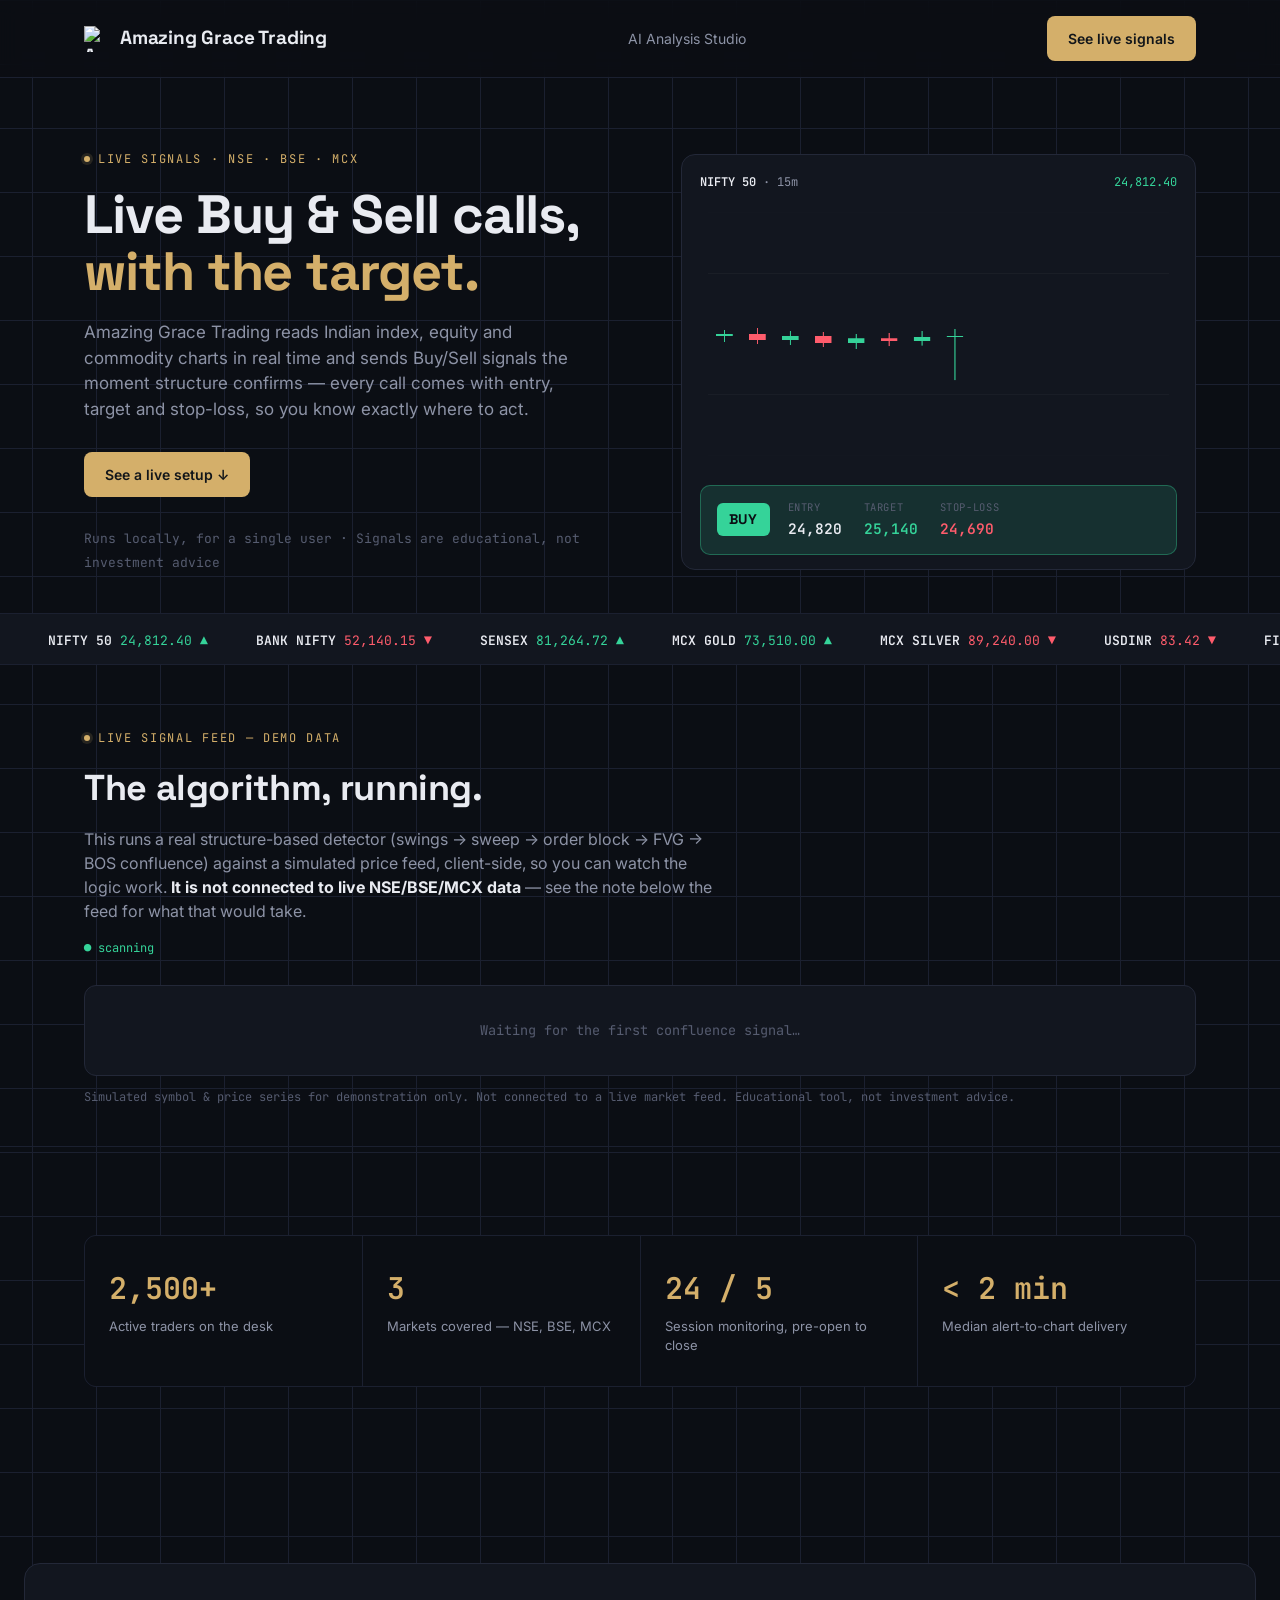
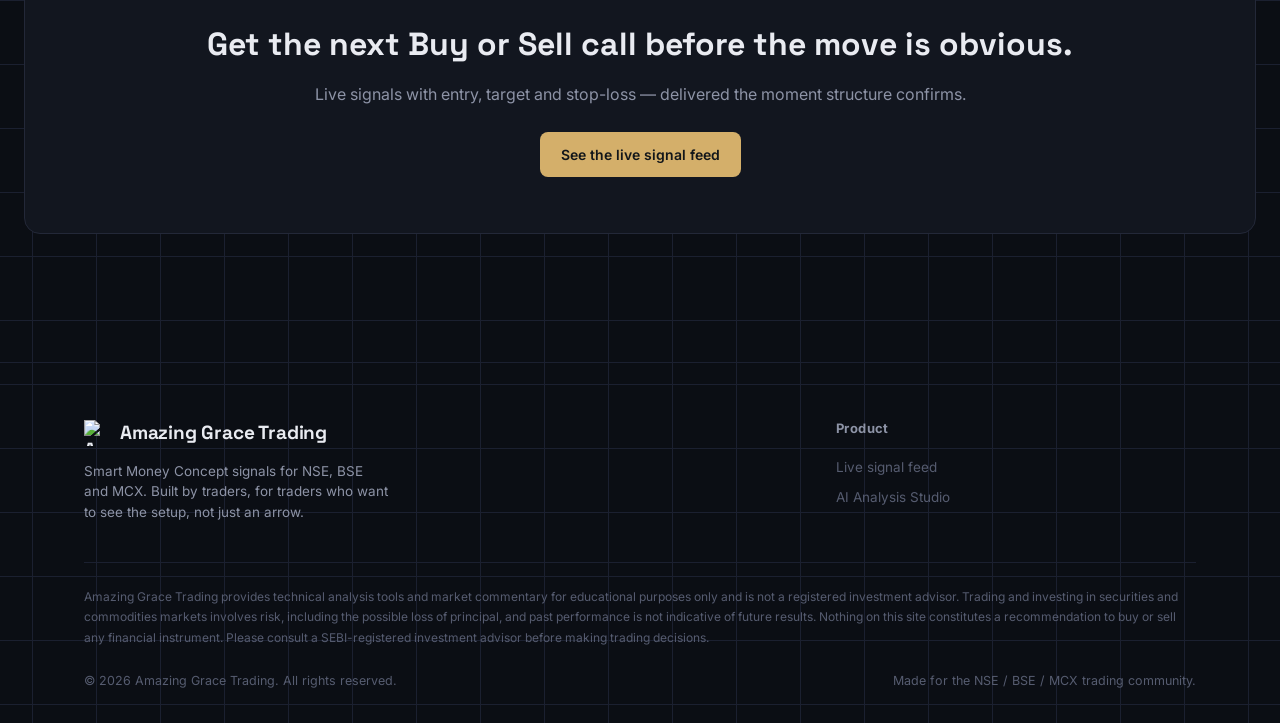
==== commit d93a0e91: "Add files via upload" ====
--- a/index.html
+++ b/index.html
@@ -3,8 +3,24 @@
 <head>
 <meta charset="UTF-8">
 <meta name="viewport" content="width=device-width, initial-scale=1.0">
-<title>DannyTrade — Smart Money Signals &amp; AI Chart Analysis for NSE, BSE &amp; MCX</title>
-<meta name="description" content="DannyTrade reads Indian index, equity and commodity charts in real time, flags Smart Money Concept structure — Break of Structure, order blocks, liquidity sweeps, fair value gaps — and prepares your own uploaded charts and data for AI-powered analysis.">
+<title>Amazing Grace Trading — Smart Money Signals &amp; AI Chart Analysis for NSE, BSE &amp; MCX</title>
+<meta name="description" content="Amazing Grace Trading reads Indian index, equity and commodity charts in real time, flags Smart Money Concept structure — Break of Structure, order blocks, liquidity sweeps, fair value gaps — and prepares your own uploaded charts and data for AI-powered analysis.">
+<meta name="theme-color" content="#0B0E14">
+<link rel="icon" type="image/x-icon" href="favicon.ico">
+<link rel="icon" type="image/png" sizes="16x16" href="assets/img/favicon-16.png">
+<link rel="icon" type="image/png" sizes="32x32" href="assets/img/favicon-32.png">
+<link rel="icon" type="image/png" sizes="48x48" href="assets/img/favicon-48.png">
+<link rel="apple-touch-icon" sizes="180x180" href="assets/img/apple-touch-icon.png">
+<link rel="manifest" href="site.webmanifest">
+<meta property="og:type" content="website">
+<meta property="og:site_name" content="Amazing Grace Trading">
+<meta property="og:title" content="Amazing Grace Trading — Smart Money Signals &amp; AI Chart Analysis for NSE, BSE &amp; MCX">
+<meta property="og:description" content="Live Smart Money Concept signals — Break of Structure, order blocks, liquidity sweeps, fair value gaps — for NSE, BSE and MCX, plus an AI Analysis Studio for your own charts and data.">
+<meta property="og:image" content="assets/img/og-image.png">
+<meta name="twitter:card" content="summary_large_image">
+<meta name="twitter:title" content="Amazing Grace Trading — Smart Money Signals &amp; AI Chart Analysis">
+<meta name="twitter:description" content="Live Buy/Sell signals with entry, target and stop-loss for NSE, BSE and MCX — plus an AI Analysis Studio for your own charts and data.">
+<meta name="twitter:image" content="assets/img/og-image.png">
 <link rel="preconnect" href="https://fonts.googleapis.com">
 <link rel="preconnect" href="https://fonts.gstatic.com" crossorigin>
 <link href="https://fonts.googleapis.com/css2?family=Space+Grotesk:wght@500;600;700&family=Inter:wght@400;500;600;700&family=JetBrains+Mono:wght@400;500;600&display=swap" rel="stylesheet">
@@ -14,11 +30,8 @@
 <nav class="nav">
   <div class="nav-inner">
     <div class="logo">
-      <svg class="logo-mark" viewBox="0 0 26 26" fill="none">
-        <rect width="26" height="26" rx="6" fill="#D4AF6A"/>
-        <path d="M6 18L11 10L15 14L20 7" stroke="#0B0E14" stroke-width="2" stroke-linecap="round" stroke-linejoin="round"/>
-      </svg>
-      DannyTrade
+      <img class="logo-mark" src="assets/img/logo-mark-128.png" alt="Amazing Grace Trading" width="26" height="26">
+      Amazing Grace Trading
     </div>
     <div class="nav-links" id="navLinks">
       <a href="studio.html">AI Analysis Studio</a>
@@ -37,7 +50,7 @@
     <div>
       <span class="eyebrow">Live Signals · NSE · BSE · MCX</span>
       <h1>Live Buy &amp; Sell calls, <em>with the target.</em></h1>
-      <p class="lead">DannyTrade reads Indian index, equity and commodity charts in real time and sends Buy/Sell signals the moment structure confirms — every call comes with entry, target and stop-loss, so you know exactly where to act.</p>
+      <p class="lead">Amazing Grace Trading reads Indian index, equity and commodity charts in real time and sends Buy/Sell signals the moment structure confirms — every call comes with entry, target and stop-loss, so you know exactly where to act.</p>
       <div class="hero-actions">
         <a href="#feed" class="btn btn-primary">See a live setup ↓</a>
       </div>
@@ -108,11 +121,8 @@
     <div class="footer-grid">
       <div class="footer-brand">
         <div class="logo">
-          <svg class="logo-mark" viewBox="0 0 26 26" fill="none">
-            <rect width="26" height="26" rx="6" fill="#D4AF6A"/>
-            <path d="M6 18L11 10L15 14L20 7" stroke="#0B0E14" stroke-width="2" stroke-linecap="round" stroke-linejoin="round"/>
-          </svg>
-          DannyTrade
+          <img class="logo-mark" src="assets/img/logo-mark-128.png" alt="Amazing Grace Trading" width="26" height="26">
+          Amazing Grace Trading
         </div>
         <p>Smart Money Concept signals for NSE, BSE and MCX. Built by traders, for traders who want to see the setup, not just an arrow.</p>
       </div>
@@ -121,23 +131,12 @@
         <a href="#feed">Live signal feed</a>
         <a href="studio.html">AI Analysis Studio</a>
       </div>
-      <div class="footer-col">
-        <h4>Company</h4>
-        <a href="#">About</a>
-        <a href="#">Contact</a>
-      </div>
-      <div class="footer-col">
-        <h4>Legal</h4>
-        <a href="#">Terms of use</a>
-        <a href="#">Privacy policy</a>
-        <a href="#">Risk disclosure</a>
-      </div>
     </div>
     <div class="disclaimer">
-      DannyTrade provides technical analysis tools and market commentary for educational purposes only and is not a registered investment advisor. Trading and investing in securities and commodities markets involves risk, including the possible loss of principal, and past performance is not indicative of future results. Nothing on this site constitutes a recommendation to buy or sell any financial instrument. Please consult a SEBI-registered investment advisor before making trading decisions.
+      Amazing Grace Trading provides technical analysis tools and market commentary for educational purposes only and is not a registered investment advisor. Trading and investing in securities and commodities markets involves risk, including the possible loss of principal, and past performance is not indicative of future results. Nothing on this site constitutes a recommendation to buy or sell any financial instrument. Please consult a SEBI-registered investment advisor before making trading decisions.
     </div>
     <div class="foot-bottom">
-      <span>© 2026 DannyTrade. All rights reserved.</span>
+      <span>© 2026 Amazing Grace Trading. All rights reserved.</span>
       <span>Made for the NSE / BSE / MCX trading community.</span>
     </div>
   </div>
--- a/assets/css/style.css
+++ b/assets/css/style.css
@@ -1 +1 @@
-:root{--bg:#0B0E14;--bg-elev:#12161F;--bg-elev-2:#1A1F2B;--border:#232838;--border-soft:#1B2030;--text:#E9EBF1;--text-dim:#8D93A6;--text-faint:#565C70;--mint:#35D399;--mint-dim:rgba(53,211,153,0.14);--red:#FF5C6C;--red-dim:rgba(255,92,108,0.14);--gold:#D4AF6A;--gold-dim:rgba(212,175,106,0.14);--radius:10px;--font-display:'Space Grotesk',sans-serif;--font-body:'Inter',sans-serif;--font-mono:'JetBrains Mono',monospace}*{box-sizing:border-box;margin:0;padding:0}html{scroll-behavior:smooth}body{background:var(--bg);color:var(--text);font-family:var(--font-body);line-height:1.5;-webkit-font-smoothing:antialiased;background-image:linear-gradient(var(--border-soft) 1px,transparent 1px),linear-gradient(90deg,var(--border-soft) 1px,transparent 1px);background-size:64px 64px;background-position:center top}a{color:inherit;text-decoration:none}img,svg,canvas{display:block;max-width:100%}:focus-visible{outline:2px solid var(--gold);outline-offset:3px}.wrap{max-width:1160px;margin:0 auto;padding:0 24px}.eyebrow{font-family:var(--font-mono);font-size:12px;letter-spacing:0.14em;text-transform:uppercase;color:var(--gold);display:flex;align-items:center;gap:8px}.eyebrow::before{content:"";width:6px;height:6px;border-radius:50%;background:var(--gold);box-shadow:0 0 0 3px var(--gold-dim)}.nav{position:sticky;top:0;z-index:50;background:rgba(11,14,20,0.82);backdrop-filter:blur(10px);border-bottom:1px solid var(--border-soft)}.nav-inner{display:flex;align-items:center;justify-content:space-between;padding:16px 24px;max-width:1160px;margin:0 auto}.logo{display:flex;align-items:center;gap:10px;font-family:var(--font-display);font-weight:700;font-size:19px;letter-spacing:-0.01em}.logo-mark{width:26px;height:26px;flex-shrink:0}.nav-links{display:flex;align-items:center;gap:32px}.nav-links a{font-size:14px;color:var(--text-dim);transition:color .15s}.nav-links a:hover{color:var(--text)}.nav-cta{display:flex;align-items:center;gap:16px}.btn{display:inline-flex;align-items:center;justify-content:center;gap:8px;font-family:var(--font-body);font-weight:600;font-size:14px;padding:11px 20px;border-radius:8px;border:1px solid transparent;cursor:pointer;transition:transform .15s,border-color .15s,background .15s;white-space:nowrap}.btn-primary{background:var(--gold);color:#12161A}.btn-primary:hover{transform:translateY(-1px);background:#e0bd82}.btn-ghost{border-color:var(--border);color:var(--text)}.btn-ghost:hover{border-color:var(--gold);color:var(--gold)}.nav-menu-btn{display:none;background:none;border:1px solid var(--border);color:var(--text);border-radius:8px;padding:8px 10px}.hero{padding:72px 0 40px}.hero-grid{display:grid;grid-template-columns:1.05fr 1fr;gap:56px;align-items:center}.hero h1{font-family:var(--font-display);font-weight:700;font-size:clamp(34px,4.4vw,54px);line-height:1.06;letter-spacing:-0.02em;margin:18px 0 20px}.hero h1 em{font-style:normal;color:var(--gold)}.hero p.lead{color:var(--text-dim);font-size:17px;max-width:46ch;margin-bottom:30px}.hero-actions{display:flex;gap:14px;flex-wrap:wrap;margin-bottom:28px}.hero-note{font-size:13px;color:var(--text-faint);font-family:var(--font-mono)}.chart-card{background:var(--bg-elev);border:1px solid var(--border);border-radius:14px;padding:18px 18px 14px;position:relative;overflow:hidden}.chart-card-head{display:flex;justify-content:space-between;align-items:center;font-family:var(--font-mono);font-size:12px;color:var(--text-dim);margin-bottom:10px}.chart-card-head .pair{color:var(--text);font-weight:600}.chart-card-head .price{color:var(--mint)}canvas#smcChart{width:100%;height:auto;border-radius:8px}.signal-badge{display:flex;align-items:center;gap:18px;margin-top:14px;padding:14px 16px;background:var(--mint-dim);border:1px solid rgba(53,211,153,0.35);border-radius:10px}.signal-badge-tag{font-family:var(--font-display);font-weight:700;font-size:14px;letter-spacing:.04em;color:#0B0E14;background:var(--mint);padding:6px 12px;border-radius:6px;flex-shrink:0}.signal-badge-grid{display:flex;gap:22px;flex-wrap:wrap}.signal-badge-grid > div{display:flex;flex-direction:column;gap:2px}.signal-badge-grid .k{font-family:var(--font-mono);font-size:10.5px;color:var(--text-faint);text-transform:uppercase;letter-spacing:.06em}.signal-badge-grid .v{font-family:var(--font-mono);font-size:14.5px;font-weight:600;color:var(--text)}.signal-badge-grid .v.up{color:var(--mint)}.signal-badge-grid .v.down{color:var(--red)}.ticker{border-top:1px solid var(--border-soft);border-bottom:1px solid var(--border-soft);background:var(--bg-elev);overflow:hidden;white-space:nowrap;padding:13px 0}.ticker-track{display:inline-flex;gap:48px;animation:scroll-left 32s linear infinite;padding-left:48px}@keyframes scroll-left{from{transform:translateX(0)}to{transform:translateX(-50%)}}.ticker-item{display:inline-flex;align-items:center;gap:8px;font-family:var(--font-mono);font-size:13px;color:var(--text-dim)}.ticker-item .sym{color:var(--text);font-weight:600}.ticker-item .up{color:var(--mint)}.ticker-item .down{color:var(--red)}section{padding:88px 0}.section-head{max-width:640px;margin-bottom:48px}.section-head h2{font-family:var(--font-display);font-weight:700;font-size:clamp(26px,3vw,36px);letter-spacing:-0.01em;margin:14px 0 12px}.section-head p{color:var(--text-dim);font-size:16px}.stats{border-top:1px solid var(--border-soft)}.stats-grid{display:grid;grid-template-columns:repeat(4,1fr);gap:1px;background:var(--border-soft);border:1px solid var(--border-soft);border-radius:12px;overflow:hidden}.stat{background:var(--bg);padding:30px 24px}.stat .num{font-family:var(--font-mono);font-size:30px;font-weight:600;color:var(--gold)}.stat .label{color:var(--text-dim);font-size:13px;margin-top:6px}.signals-grid{display:grid;grid-template-columns:repeat(4,1fr);gap:18px}.signal-card{background:var(--bg-elev);border:1px solid var(--border);border-radius:12px;padding:24px;transition:border-color .15s,transform .15s}.signal-card:hover{border-color:var(--gold);transform:translateY(-2px)}.signal-card .icon{width:34px;height:34px;margin-bottom:18px}.signal-card h3{font-family:var(--font-display);font-size:17px;font-weight:600;margin-bottom:8px}.signal-card p{color:var(--text-dim);font-size:14px}.signal-card .tag{display:inline-block;margin-top:14px;font-family:var(--font-mono);font-size:11px;padding:3px 8px;border-radius:5px;letter-spacing:.04em}.tag-bull{background:var(--mint-dim);color:var(--mint)}.tag-bear{background:var(--red-dim);color:var(--red)}.tag-neutral{background:var(--gold-dim);color:var(--gold)}.steps{display:grid;grid-template-columns:repeat(4,1fr);gap:0;position:relative}.step{padding-right:24px;position:relative}.step:not(:last-child)::after{content:"";position:absolute;top:20px;right:-4px;width:calc(100% - 8px);height:1px;background:repeating-linear-gradient(90deg,var(--border) 0 6px,transparent 6px 12px);display:none}@media(min-width:900px){.step:not(:last-child)::after{display:block}}.step .n{font-family:var(--font-mono);font-size:13px;color:var(--gold);width:40px;height:40px;border:1px solid var(--gold);border-radius:50%;display:flex;align-items:center;justify-content:center;margin-bottom:18px;background:var(--bg);position:relative;z-index:1}.step h3{font-family:var(--font-display);font-size:16px;font-weight:600;margin-bottom:8px}.step p{color:var(--text-dim);font-size:14px}.wins-grid{display:grid;grid-template-columns:repeat(3,1fr);gap:18px}.win-card{background:var(--bg-elev);border:1px solid var(--border);border-radius:12px;padding:24px}.win-card .quote{color:var(--text);font-size:14.5px;line-height:1.6;margin-bottom:18px}.win-meta{display:flex;align-items:center;gap:12px}.avatar{width:36px;height:36px;border-radius:50%;background:var(--gold-dim);color:var(--gold);display:flex;align-items:center;justify-content:center;font-family:var(--font-display);font-weight:700;font-size:14px}.win-meta .name{font-size:13.5px;font-weight:600}.win-meta .role{font-size:12.5px;color:var(--text-faint)}.faq{max-width:760px}details{border-bottom:1px solid var(--border-soft);padding:20px 0}summary{cursor:pointer;font-family:var(--font-display);font-weight:600;font-size:15.5px;list-style:none;display:flex;justify-content:space-between;align-items:center;gap:16px}summary::-webkit-details-marker{display:none}summary::after{content:"+";font-family:var(--font-mono);font-size:20px;color:var(--gold);transition:transform .2s}details[open] summary::after{transform:rotate(45deg)}details p{color:var(--text-dim);font-size:14.5px;margin-top:12px;max-width:60ch}.cta-band{background:var(--bg-elev);border:1px solid var(--border);border-radius:16px;padding:56px 40px;text-align:center;margin:0 24px}.cta-band h2{font-family:var(--font-display);font-size:clamp(24px,3vw,32px);font-weight:700;margin-bottom:14px}.cta-band p{color:var(--text-dim);margin-bottom:26px}.cta-band .actions{display:flex;gap:14px;justify-content:center;flex-wrap:wrap}footer{border-top:1px solid var(--border-soft);padding:56px 0 32px;margin-top:40px}.footer-grid{display:grid;grid-template-columns:1.4fr 1fr 1fr 1fr;gap:32px;margin-bottom:40px}.footer-brand p{color:var(--text-dim);font-size:13.5px;margin-top:14px;max-width:34ch}.footer-col h4{font-size:13px;color:var(--text-dim);margin-bottom:14px;letter-spacing:.03em}.footer-col a{display:block;font-size:13.5px;color:var(--text-faint);padding:5px 0;transition:color .15s}.footer-col a:hover{color:var(--text)}.disclaimer{font-size:12px;line-height:1.7;color:var(--text-faint);border-top:1px solid var(--border-soft);padding-top:24px}.foot-bottom{display:flex;justify-content:space-between;align-items:center;margin-top:24px;flex-wrap:wrap;gap:12px}.foot-bottom span{font-size:12.5px;color:var(--text-faint)}.feed-status{font-family:var(--font-mono);font-size:12px;color:var(--mint);white-space:nowrap}.feed-panel{display:flex;flex-direction:column;gap:10px;max-height:360px;overflow-y:auto;border:1px solid var(--border);border-radius:12px;background:var(--bg-elev);padding:10px}.feed-empty{color:var(--text-faint);font-size:13.5px;padding:24px;text-align:center;font-family:var(--font-mono)}.feed-card{display:grid;grid-template-columns:auto auto 1fr auto auto auto;gap:18px;align-items:center;padding:12px 14px;border-radius:8px;background:var(--bg-elev-2);border:1px solid var(--border-soft);font-family:var(--font-mono);font-size:12.5px;animation:feedIn .35s ease}@keyframes feedIn{from{opacity:0;transform:translateY(-6px)}to{opacity:1;transform:translateY(0)}}.feed-dir{font-weight:700;padding:4px 10px;border-radius:5px;letter-spacing:.04em}.feed-dir.buy{background:var(--mint-dim);color:var(--mint)}.feed-dir.sell{background:var(--red-dim);color:var(--red)}.feed-sym{color:var(--text);font-weight:600}.feed-conf{color:var(--text-dim)}.feed-conf b{color:var(--gold)}.feed-lvl{color:var(--text-dim)}.feed-lvl b{color:var(--text)}.feed-time{color:var(--text-faint)}.feed-disclaimer{color:var(--text-faint);font-size:12px;margin-top:12px;font-family:var(--font-mono)}@media(max-width:700px){.feed-card{grid-template-columns:1fr 1fr;font-size:12px}}@media(max-width:980px){.hero-grid{grid-template-columns:1fr}.nav-links{display:none}.signals-grid{grid-template-columns:repeat(2,1fr)}.stats-grid{grid-template-columns:repeat(2,1fr)}.steps{grid-template-columns:repeat(2,1fr);gap:28px 0}.wins-grid{grid-template-columns:1fr}.footer-grid{grid-template-columns:1fr 1fr}}@media(max-width:560px){.signals-grid{grid-template-columns:1fr}.footer-grid{grid-template-columns:1fr}.cta-band{padding:40px 24px}}@media(prefers-reduced-motion:reduce){.ticker-track{animation:none}html{scroll-behavior:auto}}.nav-menu-btn{cursor:pointer}@media(max-width:980px){.nav-menu-btn{display:inline-flex;align-items:center;justify-content:center}.nav-links{display:none;position:absolute;top:100%;left:0;right:0;background:var(--bg-elev);border-bottom:1px solid var(--border-soft);flex-direction:column;gap:0;padding:8px 24px 18px}.nav-links.open{display:flex}.nav-links a{padding:12px 0;border-bottom:1px solid var(--border-soft);width:100%}.nav-links a:last-child{border-bottom:none}}.nav-links a.active{color:var(--gold)}.studio-hero{padding:56px 0 36px;border-bottom:1px solid var(--border-soft)}.studio-hero h1{font-family:var(--font-display);font-weight:700;letter-spacing:-0.02em;font-size:clamp(28px,3.6vw,42px);margin:16px 0 14px;line-height:1.1}.studio-hero p.lead{color:var(--text-dim);font-size:16px;max-width:62ch;margin-bottom:8px}.studio-hero .note-strip{display:flex;gap:10px;align-items:flex-start;margin-top:22px;padding:14px 16px;background:var(--gold-dim);border:1px solid rgba(212,175,106,0.35);border-radius:10px;font-size:13.5px;color:var(--text);max-width:74ch}.studio-hero .note-strip svg{flex-shrink:0;margin-top:1px}.studio-layout{display:grid;grid-template-columns:1.15fr 0.85fr;gap:28px;align-items:start;padding:44px 0 90px}@media(max-width:980px){.studio-layout{grid-template-columns:1fr}}.dropzone{border:1.5px dashed var(--border);border-radius:16px;background:var(--bg-elev);padding:44px 28px;text-align:center;cursor:pointer;position:relative;transition:border-color .18s,background .18s,transform .1s}.dropzone:hover{border-color:var(--text-faint)}.dropzone.drag-over{border-color:var(--gold);background:var(--gold-dim);transform:scale(1.005)}.dropzone input[type=file]{position:absolute;inset:0;opacity:0;cursor:pointer;width:100%;height:100%}.dropzone .dz-icon{width:48px;height:48px;margin:0 auto 18px;color:var(--gold)}.dropzone h3{font-family:var(--font-display);font-weight:600;font-size:17px;margin-bottom:6px}.dropzone p{color:var(--text-dim);font-size:13.5px}.dropzone .dz-formats{margin-top:18px;display:flex;flex-wrap:wrap;gap:6px;justify-content:center}.dz-chip{font-family:var(--font-mono);font-size:11px;letter-spacing:.02em;color:var(--text-dim);border:1px solid var(--border);padding:4px 9px;border-radius:20px;background:var(--bg)}.dz-browse-btn{margin-top:20px;position:relative;z-index:2;pointer-events:none}.platform-row{display:flex;flex-wrap:wrap;gap:8px;margin-top:16px}.platform-chip{font-size:12.5px;color:var(--text-dim);border:1px solid var(--border);border-radius:8px;padding:7px 12px;font-family:var(--font-mono)}.platform-chip b{color:var(--text);font-family:var(--font-body);font-weight:600}.file-list-head{display:flex;align-items:center;justify-content:space-between;margin:28px 0 14px}.file-list-head h4{font-family:var(--font-display);font-size:15px;font-weight:600}.file-list-head .count{font-family:var(--font-mono);font-size:12.5px;color:var(--text-faint)}.clear-all-btn{font-size:12.5px;color:var(--text-faint);background:none;border:none;cursor:pointer;font-family:var(--font-body)}.clear-all-btn:hover{color:var(--red)}.file-list{display:flex;flex-direction:column;gap:10px}.file-empty{border:1px solid var(--border-soft);border-radius:12px;padding:36px 20px;text-align:center;color:var(--text-faint);font-size:13.5px;font-family:var(--font-mono)}.file-card{display:grid;grid-template-columns:52px 1fr auto;gap:14px;align-items:center;background:var(--bg-elev);border:1px solid var(--border);border-radius:12px;padding:12px 14px;animation:fileIn .28s ease}@keyframes fileIn{from{opacity:0;transform:translateY(-6px)}to{opacity:1;transform:translateY(0)}}.file-thumb{width:52px;height:52px;border-radius:8px;overflow:hidden;background:var(--bg-elev-2);display:flex;align-items:center;justify-content:center;flex-shrink:0;border:1px solid var(--border-soft)}.file-thumb img{width:100%;height:100%;object-fit:cover}.file-thumb svg{width:24px;height:24px;color:var(--gold)}.file-meta .fname{font-size:14px;font-weight:600;color:var(--text);word-break:break-all}.file-meta .fsub{font-size:12px;color:var(--text-faint);font-family:var(--font-mono);margin-top:3px;display:flex;gap:8px;flex-wrap:wrap;align-items:center}.file-type-badge{font-family:var(--font-mono);font-size:10.5px;letter-spacing:.03em;text-transform:uppercase;padding:2px 7px;border-radius:5px;background:var(--bg-elev-2);color:var(--text-dim)}.file-status{font-size:11.5px;font-family:var(--font-mono);display:flex;align-items:center;gap:6px}.file-status.pending{color:var(--text-faint)}.file-status.ready{color:var(--mint)}.file-status.error{color:var(--red)}.file-actions{display:flex;align-items:center;gap:10px}.platform-select{font-family:var(--font-mono);font-size:11.5px;background:var(--bg);color:var(--text-dim);border:1px solid var(--border);border-radius:6px;padding:5px 8px}.file-remove-btn{background:none;border:none;color:var(--text-faint);cursor:pointer;padding:4px;display:flex;align-items:center;justify-content:center;border-radius:6px}.file-remove-btn:hover{color:var(--red);background:var(--red-dim)}.progress-track{width:100%;height:3px;background:var(--border-soft);border-radius:3px;overflow:hidden;margin-top:6px}.progress-fill{height:100%;background:var(--gold);width:0%;transition:width .18s linear}.analyze-bar{display:flex;align-items:center;justify-content:space-between;gap:16px;margin-top:20px;padding:16px 18px;background:var(--bg-elev);border:1px solid var(--border);border-radius:12px;flex-wrap:wrap}.analyze-bar .info{font-size:13px;color:var(--text-dim)}.analyze-bar .info b{color:var(--text)}.analysis-panel{background:var(--bg-elev);border:1px solid var(--border);border-radius:14px;padding:22px;position:sticky;top:88px}.analysis-panel-head{display:flex;align-items:center;justify-content:space-between;margin-bottom:6px}.analysis-panel-head h3{font-family:var(--font-display);font-size:16px;font-weight:600}.conn-status{display:flex;align-items:center;gap:7px;font-family:var(--font-mono);font-size:11.5px;color:var(--text-faint)}.conn-dot{width:7px;height:7px;border-radius:50%;background:var(--text-faint)}.conn-dot.connected{background:var(--mint);box-shadow:0 0 0 3px var(--mint-dim)}.conn-dot.error{background:var(--red);box-shadow:0 0 0 3px var(--red-dim)}.verdict-tag.buy{background:var(--mint-dim);color:var(--mint)}.verdict-tag.sell{background:var(--red-dim);color:var(--red)}.verdict-tag.no-trade{background:var(--gold-dim);color:var(--gold)}.analysis-panel > p.sub{color:var(--text-dim);font-size:13px;margin-bottom:20px}.verdict-row{display:flex;align-items:center;justify-content:space-between;padding:16px;margin-bottom:18px;background:var(--bg-elev-2);border:1px dashed var(--border);border-radius:10px}.verdict-tag{font-family:var(--font-display);font-weight:700;font-size:13px;letter-spacing:.04em;padding:6px 14px;border-radius:6px;background:var(--border-soft);color:var(--text-faint)}.confidence-meter{display:flex;flex-direction:column;gap:4px;align-items:flex-end}.confidence-meter .label{font-family:var(--font-mono);font-size:10.5px;color:var(--text-faint);text-transform:uppercase;letter-spacing:.05em}.confidence-meter .track{width:120px;height:5px;border-radius:5px;background:var(--border-soft);overflow:hidden}.confidence-meter .fill{height:100%;width:0%;background:var(--border)}.levels-grid{display:grid;grid-template-columns:repeat(3,1fr);gap:10px;margin-bottom:20px}.level-box{background:var(--bg-elev-2);border:1px solid var(--border-soft);border-radius:8px;padding:10px 8px;text-align:center}.level-box .k{font-family:var(--font-mono);font-size:10px;color:var(--text-faint);text-transform:uppercase;letter-spacing:.05em}.level-box .v{font-family:var(--font-mono);font-size:14px;font-weight:600;color:var(--text-faint);margin-top:4px}.analysis-fields{display:flex;flex-direction:column;gap:1px;background:var(--border-soft);border:1px solid var(--border-soft);border-radius:10px;overflow:hidden}.analysis-field{background:var(--bg-elev);padding:12px 14px;display:flex;align-items:center;justify-content:space-between;gap:12px}.analysis-field .fkey{font-size:13px;color:var(--text-dim)}.analysis-field .fval{font-family:var(--font-mono);font-size:12px;color:var(--text-faint);display:flex;align-items:center;gap:6px}.analysis-field .fval svg{width:13px;height:13px}.connect-ai-btn{width:100%;margin-top:20px;display:flex;align-items:center;justify-content:center;gap:8px;padding:13px;border-radius:9px;background:var(--gold);color:#12161A;border:none;font-family:var(--font-body);font-weight:600;font-size:14px;cursor:pointer;transition:transform .15s}.connect-ai-btn:hover{transform:translateY(-1px)}.panel-footnote{font-size:11.5px;color:var(--text-faint);text-align:center;margin-top:12px;line-height:1.6}.toast-stack{position:fixed;bottom:24px;right:24px;display:flex;flex-direction:column;gap:10px;z-index:200}.toast{background:var(--bg-elev-2);border:1px solid var(--border);border-left:3px solid var(--red);border-radius:8px;padding:12px 16px;font-size:13px;color:var(--text);max-width:320px;box-shadow:0 8px 24px rgba(0,0,0,0.35);animation:toastIn .25s ease}@keyframes toastIn{from{opacity:0;transform:translateX(12px)}to{opacity:1;transform:translateX(0)}}.modal-overlay{position:fixed;inset:0;background:rgba(6,8,12,0.72);backdrop-filter:blur(3px);display:none;align-items:center;justify-content:center;z-index:300;padding:20px}.modal-overlay.open{display:flex}.modal{background:var(--bg-elev);border:1px solid var(--border);border-radius:14px;max-width:480px;width:100%;padding:28px}.modal h3{font-family:var(--font-display);font-size:18px;margin-bottom:12px}.modal p{color:var(--text-dim);font-size:14px;line-height:1.6;margin-bottom:12px}.modal .modal-actions{display:flex;justify-content:flex-end;gap:12px;margin-top:20px}code{font-family:var(--font-mono);font-size:0.92em;color:var(--gold);background:var(--gold-dim);padding:1px 6px;border-radius:4px}@media(max-width:700px){.levels-grid{grid-template-columns:repeat(3,1fr)}.file-card{grid-template-columns:44px 1fr}.file-actions{grid-column:1/-1;justify-content:flex-end;margin-top:8px}.analysis-panel{position:static}}+:root{--bg:#0B0E14;--bg-elev:#12161F;--bg-elev-2:#1A1F2B;--border:#232838;--border-soft:#1B2030;--text:#E9EBF1;--text-dim:#8D93A6;--text-faint:#565C70;--mint:#35D399;--mint-dim:rgba(53,211,153,0.14);--red:#FF5C6C;--red-dim:rgba(255,92,108,0.14);--gold:#D4AF6A;--gold-dim:rgba(212,175,106,0.14);--radius:10px;--font-display:'Space Grotesk',sans-serif;--font-body:'Inter',sans-serif;--font-mono:'JetBrains Mono',monospace}*{box-sizing:border-box;margin:0;padding:0}html{scroll-behavior:smooth}body{background:var(--bg);color:var(--text);font-family:var(--font-body);line-height:1.5;-webkit-font-smoothing:antialiased;background-image:linear-gradient(var(--border-soft) 1px,transparent 1px),linear-gradient(90deg,var(--border-soft) 1px,transparent 1px);background-size:64px 64px;background-position:center top}a{color:inherit;text-decoration:none}img,svg,canvas{display:block;max-width:100%}:focus-visible{outline:2px solid var(--gold);outline-offset:3px}.wrap{max-width:1160px;margin:0 auto;padding:0 24px}.eyebrow{font-family:var(--font-mono);font-size:12px;letter-spacing:0.14em;text-transform:uppercase;color:var(--gold);display:flex;align-items:center;gap:8px}.eyebrow::before{content:"";width:6px;height:6px;border-radius:50%;background:var(--gold);box-shadow:0 0 0 3px var(--gold-dim)}.nav{position:sticky;top:0;z-index:50;background:rgba(11,14,20,0.82);backdrop-filter:blur(10px);border-bottom:1px solid var(--border-soft)}.nav-inner{display:flex;align-items:center;justify-content:space-between;padding:16px 24px;max-width:1160px;margin:0 auto}.logo{display:flex;align-items:center;gap:10px;font-family:var(--font-display);font-weight:700;font-size:19px;letter-spacing:-0.01em}.logo-mark{width:26px;height:26px;flex-shrink:0}.nav-links{display:flex;align-items:center;gap:32px}.nav-links a{font-size:14px;color:var(--text-dim);transition:color .15s}.nav-links a:hover{color:var(--text)}.nav-cta{display:flex;align-items:center;gap:16px}.btn{display:inline-flex;align-items:center;justify-content:center;gap:8px;font-family:var(--font-body);font-weight:600;font-size:14px;padding:11px 20px;border-radius:8px;border:1px solid transparent;cursor:pointer;transition:transform .15s,border-color .15s,background .15s;white-space:nowrap}.btn-primary{background:var(--gold);color:#12161A}.btn-primary:hover{transform:translateY(-1px);background:#e0bd82}.btn-ghost{border-color:var(--border);color:var(--text)}.btn-ghost:hover{border-color:var(--gold);color:var(--gold)}.nav-menu-btn{display:none;background:none;border:1px solid var(--border);color:var(--text);border-radius:8px;padding:8px 10px}.hero{padding:72px 0 40px}.hero-grid{display:grid;grid-template-columns:1.05fr 1fr;gap:56px;align-items:center}.hero h1{font-family:var(--font-display);font-weight:700;font-size:clamp(34px,4.4vw,54px);line-height:1.06;letter-spacing:-0.02em;margin:18px 0 20px}.hero h1 em{font-style:normal;color:var(--gold)}.hero p.lead{color:var(--text-dim);font-size:17px;max-width:46ch;margin-bottom:30px}.hero-actions{display:flex;gap:14px;flex-wrap:wrap;margin-bottom:28px}.hero-note{font-size:13px;color:var(--text-faint);font-family:var(--font-mono)}.chart-card{background:var(--bg-elev);border:1px solid var(--border);border-radius:14px;padding:18px 18px 14px;position:relative;overflow:hidden}.chart-card-head{display:flex;justify-content:space-between;align-items:center;font-family:var(--font-mono);font-size:12px;color:var(--text-dim);margin-bottom:10px}.chart-card-head .pair{color:var(--text);font-weight:600}.chart-card-head .price{color:var(--mint)}canvas#smcChart{width:100%;height:auto;border-radius:8px}.signal-badge{display:flex;align-items:center;gap:18px;margin-top:14px;padding:14px 16px;background:var(--mint-dim);border:1px solid rgba(53,211,153,0.35);border-radius:10px}.signal-badge-tag{font-family:var(--font-display);font-weight:700;font-size:14px;letter-spacing:.04em;color:#0B0E14;background:var(--mint);padding:6px 12px;border-radius:6px;flex-shrink:0}.signal-badge-grid{display:flex;gap:22px;flex-wrap:wrap}.signal-badge-grid > div{display:flex;flex-direction:column;gap:2px}.signal-badge-grid .k{font-family:var(--font-mono);font-size:10.5px;color:var(--text-faint);text-transform:uppercase;letter-spacing:.06em}.signal-badge-grid .v{font-family:var(--font-mono);font-size:14.5px;font-weight:600;color:var(--text)}.signal-badge-grid .v.up{color:var(--mint)}.signal-badge-grid .v.down{color:var(--red)}.ticker{border-top:1px solid var(--border-soft);border-bottom:1px solid var(--border-soft);background:var(--bg-elev);overflow:hidden;white-space:nowrap;padding:13px 0}.ticker-track{display:inline-flex;gap:48px;animation:scroll-left 32s linear infinite;padding-left:48px}@keyframes scroll-left{from{transform:translateX(0)}to{transform:translateX(-50%)}}.ticker-item{display:inline-flex;align-items:center;gap:8px;font-family:var(--font-mono);font-size:13px;color:var(--text-dim)}.ticker-item .sym{color:var(--text);font-weight:600}.ticker-item .up{color:var(--mint)}.ticker-item .down{color:var(--red)}section{padding:88px 0}.section-head{max-width:640px;margin-bottom:48px}.section-head h2{font-family:var(--font-display);font-weight:700;font-size:clamp(26px,3vw,36px);letter-spacing:-0.01em;margin:14px 0 12px}.section-head p{color:var(--text-dim);font-size:16px}.stats{border-top:1px solid var(--border-soft)}.stats-grid{display:grid;grid-template-columns:repeat(4,1fr);gap:1px;background:var(--border-soft);border:1px solid var(--border-soft);border-radius:12px;overflow:hidden}.stat{background:var(--bg);padding:30px 24px}.stat .num{font-family:var(--font-mono);font-size:30px;font-weight:600;color:var(--gold)}.stat .label{color:var(--text-dim);font-size:13px;margin-top:6px}.cta-band{background:var(--bg-elev);border:1px solid var(--border);border-radius:16px;padding:56px 40px;text-align:center;margin:0 24px}.cta-band h2{font-family:var(--font-display);font-size:clamp(24px,3vw,32px);font-weight:700;margin-bottom:14px}.cta-band p{color:var(--text-dim);margin-bottom:26px}.cta-band .actions{display:flex;gap:14px;justify-content:center;flex-wrap:wrap}footer{border-top:1px solid var(--border-soft);padding:56px 0 32px;margin-top:40px}.footer-grid{display:grid;grid-template-columns:2fr 1fr;gap:32px;margin-bottom:40px}.footer-brand p{color:var(--text-dim);font-size:13.5px;margin-top:14px;max-width:34ch}.footer-col h4{font-size:13px;color:var(--text-dim);margin-bottom:14px;letter-spacing:.03em}.footer-col a{display:block;font-size:13.5px;color:var(--text-faint);padding:5px 0;transition:color .15s}.footer-col a:hover{color:var(--text)}.disclaimer{font-size:12px;line-height:1.7;color:var(--text-faint);border-top:1px solid var(--border-soft);padding-top:24px}.foot-bottom{display:flex;justify-content:space-between;align-items:center;margin-top:24px;flex-wrap:wrap;gap:12px}.foot-bottom span{font-size:12.5px;color:var(--text-faint)}.feed-status{font-family:var(--font-mono);font-size:12px;color:var(--mint);white-space:nowrap}.feed-panel{display:flex;flex-direction:column;gap:10px;max-height:360px;overflow-y:auto;border:1px solid var(--border);border-radius:12px;background:var(--bg-elev);padding:10px}.feed-empty{color:var(--text-faint);font-size:13.5px;padding:24px;text-align:center;font-family:var(--font-mono)}.feed-card{display:grid;grid-template-columns:auto auto 1fr auto auto auto;gap:18px;align-items:center;padding:12px 14px;border-radius:8px;background:var(--bg-elev-2);border:1px solid var(--border-soft);font-family:var(--font-mono);font-size:12.5px;animation:feedIn .35s ease}@keyframes feedIn{from{opacity:0;transform:translateY(-6px)}to{opacity:1;transform:translateY(0)}}.feed-dir{font-weight:700;padding:4px 10px;border-radius:5px;letter-spacing:.04em}.feed-dir.buy{background:var(--mint-dim);color:var(--mint)}.feed-dir.sell{background:var(--red-dim);color:var(--red)}.feed-sym{color:var(--text);font-weight:600}.feed-conf{color:var(--text-dim)}.feed-conf b{color:var(--gold)}.feed-lvl{color:var(--text-dim)}.feed-lvl b{color:var(--text)}.feed-time{color:var(--text-faint)}.feed-disclaimer{color:var(--text-faint);font-size:12px;margin-top:12px;font-family:var(--font-mono)}@media(max-width:700px){.feed-card{grid-template-columns:1fr 1fr;font-size:12px}}@media(max-width:980px){.hero-grid{grid-template-columns:1fr}.nav-links{display:none}.stats-grid{grid-template-columns:repeat(2,1fr)}.footer-grid{grid-template-columns:1fr 1fr}}@media(max-width:560px){.footer-grid{grid-template-columns:1fr}.cta-band{padding:40px 24px}}@media(prefers-reduced-motion:reduce){.ticker-track{animation:none}html{scroll-behavior:auto}}.nav-menu-btn{cursor:pointer}@media(max-width:980px){.nav-menu-btn{display:inline-flex;align-items:center;justify-content:center}.nav-links{display:none;position:absolute;top:100%;left:0;right:0;background:var(--bg-elev);border-bottom:1px solid var(--border-soft);flex-direction:column;gap:0;padding:8px 24px 18px}.nav-links.open{display:flex}.nav-links a{padding:12px 0;border-bottom:1px solid var(--border-soft);width:100%}.nav-links a:last-child{border-bottom:none}}.nav-links a.active{color:var(--gold)}.studio-hero{padding:56px 0 36px;border-bottom:1px solid var(--border-soft)}.studio-hero h1{font-family:var(--font-display);font-weight:700;letter-spacing:-0.02em;font-size:clamp(28px,3.6vw,42px);margin:16px 0 14px;line-height:1.1}.studio-hero p.lead{color:var(--text-dim);font-size:16px;max-width:62ch;margin-bottom:8px}.studio-hero .note-strip{display:flex;gap:10px;align-items:flex-start;margin-top:22px;padding:14px 16px;background:var(--gold-dim);border:1px solid rgba(212,175,106,0.35);border-radius:10px;font-size:13.5px;color:var(--text);max-width:74ch}.studio-hero .note-strip svg{flex-shrink:0;margin-top:1px}.studio-layout{display:grid;grid-template-columns:1.15fr 0.85fr;gap:28px;align-items:start;padding:44px 0 90px}@media(max-width:980px){.studio-layout{grid-template-columns:1fr}}.dropzone{border:1.5px dashed var(--border);border-radius:16px;background:var(--bg-elev);padding:44px 28px;text-align:center;cursor:pointer;position:relative;transition:border-color .18s,background .18s,transform .1s}.dropzone:hover{border-color:var(--text-faint)}.dropzone.drag-over{border-color:var(--gold);background:var(--gold-dim);transform:scale(1.005)}.dropzone input[type=file]{position:absolute;inset:0;opacity:0;cursor:pointer;width:100%;height:100%}.dropzone .dz-icon{width:48px;height:48px;margin:0 auto 18px;color:var(--gold)}.dropzone h3{font-family:var(--font-display);font-weight:600;font-size:17px;margin-bottom:6px}.dropzone p{color:var(--text-dim);font-size:13.5px}.dropzone .dz-formats{margin-top:18px;display:flex;flex-wrap:wrap;gap:6px;justify-content:center}.dz-chip{font-family:var(--font-mono);font-size:11px;letter-spacing:.02em;color:var(--text-dim);border:1px solid var(--border);padding:4px 9px;border-radius:20px;background:var(--bg)}.dz-browse-btn{margin-top:20px;position:relative;z-index:2;pointer-events:none}.platform-row{display:flex;flex-wrap:wrap;gap:8px;margin-top:16px}.platform-chip{font-size:12.5px;color:var(--text-dim);border:1px solid var(--border);border-radius:8px;padding:7px 12px;font-family:var(--font-mono)}.platform-chip b{color:var(--text);font-family:var(--font-body);font-weight:600}.file-list-head{display:flex;align-items:center;justify-content:space-between;margin:28px 0 14px}.file-list-head h3{font-family:var(--font-display);font-size:15px;font-weight:600}.file-list-head .count{font-family:var(--font-mono);font-size:12.5px;color:var(--text-faint)}.clear-all-btn{font-size:12.5px;color:var(--text-faint);background:none;border:none;cursor:pointer;font-family:var(--font-body)}.clear-all-btn:hover{color:var(--red)}.file-list{display:flex;flex-direction:column;gap:10px}.file-empty{border:1px solid var(--border-soft);border-radius:12px;padding:36px 20px;text-align:center;color:var(--text-faint);font-size:13.5px;font-family:var(--font-mono)}.file-card{display:grid;grid-template-columns:52px 1fr auto;gap:14px;align-items:center;background:var(--bg-elev);border:1px solid var(--border);border-radius:12px;padding:12px 14px;animation:fileIn .28s ease}@keyframes fileIn{from{opacity:0;transform:translateY(-6px)}to{opacity:1;transform:translateY(0)}}.file-thumb{width:52px;height:52px;border-radius:8px;overflow:hidden;background:var(--bg-elev-2);display:flex;align-items:center;justify-content:center;flex-shrink:0;border:1px solid var(--border-soft)}.file-thumb img{width:100%;height:100%;object-fit:cover}.file-thumb svg{width:24px;height:24px;color:var(--gold)}.file-meta .fname{font-size:14px;font-weight:600;color:var(--text);word-break:break-all}.file-meta .fsub{font-size:12px;color:var(--text-faint);font-family:var(--font-mono);margin-top:3px;display:flex;gap:8px;flex-wrap:wrap;align-items:center}.file-type-badge{font-family:var(--font-mono);font-size:10.5px;letter-spacing:.03em;text-transform:uppercase;padding:2px 7px;border-radius:5px;background:var(--bg-elev-2);color:var(--text-dim)}.file-status{font-size:11.5px;font-family:var(--font-mono);display:flex;align-items:center;gap:6px}.file-status.pending{color:var(--text-faint)}.file-status.ready{color:var(--mint)}.file-status.error{color:var(--red)}.file-actions{display:flex;align-items:center;gap:10px}.platform-select{font-family:var(--font-mono);font-size:11.5px;background:var(--bg);color:var(--text-dim);border:1px solid var(--border);border-radius:6px;padding:5px 8px}.file-remove-btn{background:none;border:none;color:var(--text-faint);cursor:pointer;padding:4px;display:flex;align-items:center;justify-content:center;border-radius:6px}.file-remove-btn:hover{color:var(--red);background:var(--red-dim)}.progress-track{width:100%;height:3px;background:var(--border-soft);border-radius:3px;overflow:hidden;margin-top:6px}.progress-fill{height:100%;background:var(--gold);width:0%;transition:width .18s linear}.analyze-bar{display:flex;align-items:center;justify-content:space-between;gap:16px;margin-top:20px;padding:16px 18px;background:var(--bg-elev);border:1px solid var(--border);border-radius:12px;flex-wrap:wrap}.analyze-bar .info{font-size:13px;color:var(--text-dim)}.analyze-bar .info b{color:var(--text)}.analysis-panel{background:var(--bg-elev);border:1px solid var(--border);border-radius:14px;padding:22px;position:sticky;top:88px}.analysis-panel-head{display:flex;align-items:center;justify-content:space-between;margin-bottom:6px}.analysis-panel-head h3{font-family:var(--font-display);font-size:16px;font-weight:600}.conn-status{display:flex;align-items:center;gap:7px;font-family:var(--font-mono);font-size:11.5px;color:var(--text-faint)}.conn-dot{width:7px;height:7px;border-radius:50%;background:var(--text-faint)}.conn-dot.connected{background:var(--mint);box-shadow:0 0 0 3px var(--mint-dim)}.conn-dot.error{background:var(--red);box-shadow:0 0 0 3px var(--red-dim)}.verdict-tag.buy{background:var(--mint-dim);color:var(--mint)}.verdict-tag.sell{background:var(--red-dim);color:var(--red)}.verdict-tag.no-trade{background:var(--gold-dim);color:var(--gold)}.analysis-panel > p.sub{color:var(--text-dim);font-size:13px;margin-bottom:20px}.verdict-row{display:flex;align-items:center;justify-content:space-between;padding:16px;margin-bottom:18px;background:var(--bg-elev-2);border:1px dashed var(--border);border-radius:10px}.verdict-tag{font-family:var(--font-display);font-weight:700;font-size:13px;letter-spacing:.04em;padding:6px 14px;border-radius:6px;background:var(--border-soft);color:var(--text-faint)}.confidence-meter{display:flex;flex-direction:column;gap:4px;align-items:flex-end}.confidence-meter .label{font-family:var(--font-mono);font-size:10.5px;color:var(--text-faint);text-transform:uppercase;letter-spacing:.05em}.confidence-meter .track{width:120px;height:5px;border-radius:5px;background:var(--border-soft);overflow:hidden}.confidence-meter .fill{height:100%;width:0%;background:var(--border)}.levels-grid{display:grid;grid-template-columns:repeat(3,1fr);gap:10px;margin-bottom:20px}.level-box{background:var(--bg-elev-2);border:1px solid var(--border-soft);border-radius:8px;padding:10px 8px;text-align:center}.level-box .k{font-family:var(--font-mono);font-size:10px;color:var(--text-faint);text-transform:uppercase;letter-spacing:.05em}.level-box .v{font-family:var(--font-mono);font-size:14px;font-weight:600;color:var(--text-faint);margin-top:4px}.analysis-fields{display:flex;flex-direction:column;gap:1px;background:var(--border-soft);border:1px solid var(--border-soft);border-radius:10px;overflow:hidden}.analysis-field{background:var(--bg-elev);padding:12px 14px;display:flex;align-items:center;justify-content:space-between;gap:12px}.analysis-field .fkey{font-size:13px;color:var(--text-dim)}.analysis-field .fval{font-family:var(--font-mono);font-size:12px;color:var(--text-faint);display:flex;align-items:center;gap:6px}.analysis-field .fval svg{width:13px;height:13px}.connect-ai-btn{width:100%;margin-top:20px;display:flex;align-items:center;justify-content:center;gap:8px;padding:13px;border-radius:9px;background:var(--gold);color:#12161A;border:none;font-family:var(--font-body);font-weight:600;font-size:14px;cursor:pointer;transition:transform .15s}.connect-ai-btn:hover{transform:translateY(-1px)}.panel-footnote{font-size:11.5px;color:var(--text-faint);text-align:center;margin-top:12px;line-height:1.6}.toast-stack{position:fixed;bottom:24px;right:24px;display:flex;flex-direction:column;gap:10px;z-index:200}.toast{background:var(--bg-elev-2);border:1px solid var(--border);border-left:3px solid var(--red);border-radius:8px;padding:12px 16px;font-size:13px;color:var(--text);max-width:320px;box-shadow:0 8px 24px rgba(0,0,0,0.35);animation:toastIn .25s ease}@keyframes toastIn{from{opacity:0;transform:translateX(12px)}to{opacity:1;transform:translateX(0)}}.modal-overlay{position:fixed;inset:0;background:rgba(6,8,12,0.72);backdrop-filter:blur(3px);display:none;align-items:center;justify-content:center;z-index:300;padding:20px}.modal-overlay.open{display:flex}.modal{background:var(--bg-elev);border:1px solid var(--border);border-radius:14px;max-width:480px;width:100%;padding:28px}.modal h3{font-family:var(--font-display);font-size:18px;margin-bottom:12px}.modal p{color:var(--text-dim);font-size:14px;line-height:1.6;margin-bottom:12px}.modal .modal-actions{display:flex;justify-content:flex-end;gap:12px;margin-top:20px}code{font-family:var(--font-mono);font-size:0.92em;color:var(--gold);background:var(--gold-dim);padding:1px 6px;border-radius:4px}@media(max-width:700px){.levels-grid{grid-template-columns:repeat(3,1fr)}.file-card{grid-template-columns:44px 1fr}.file-actions{grid-column:1/-1;justify-content:flex-end;margin-top:8px}.analysis-panel{position:static}}
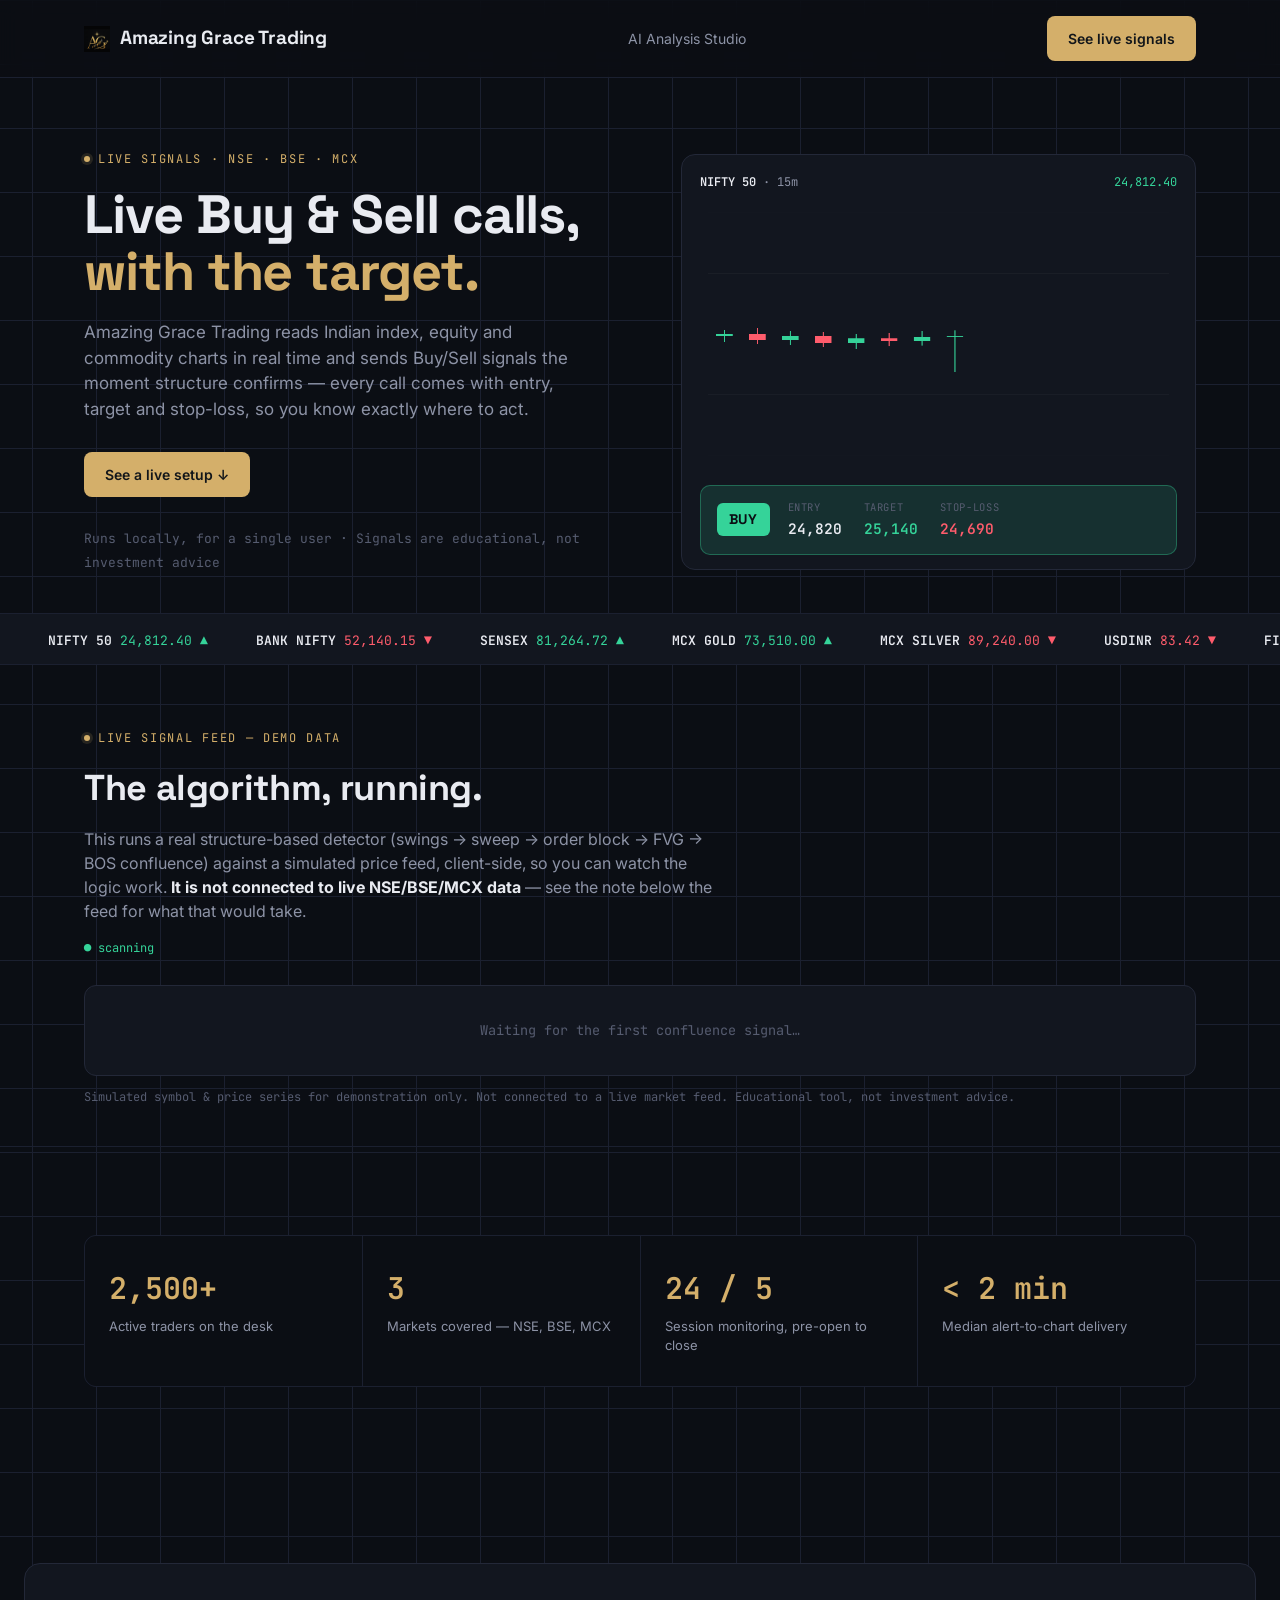
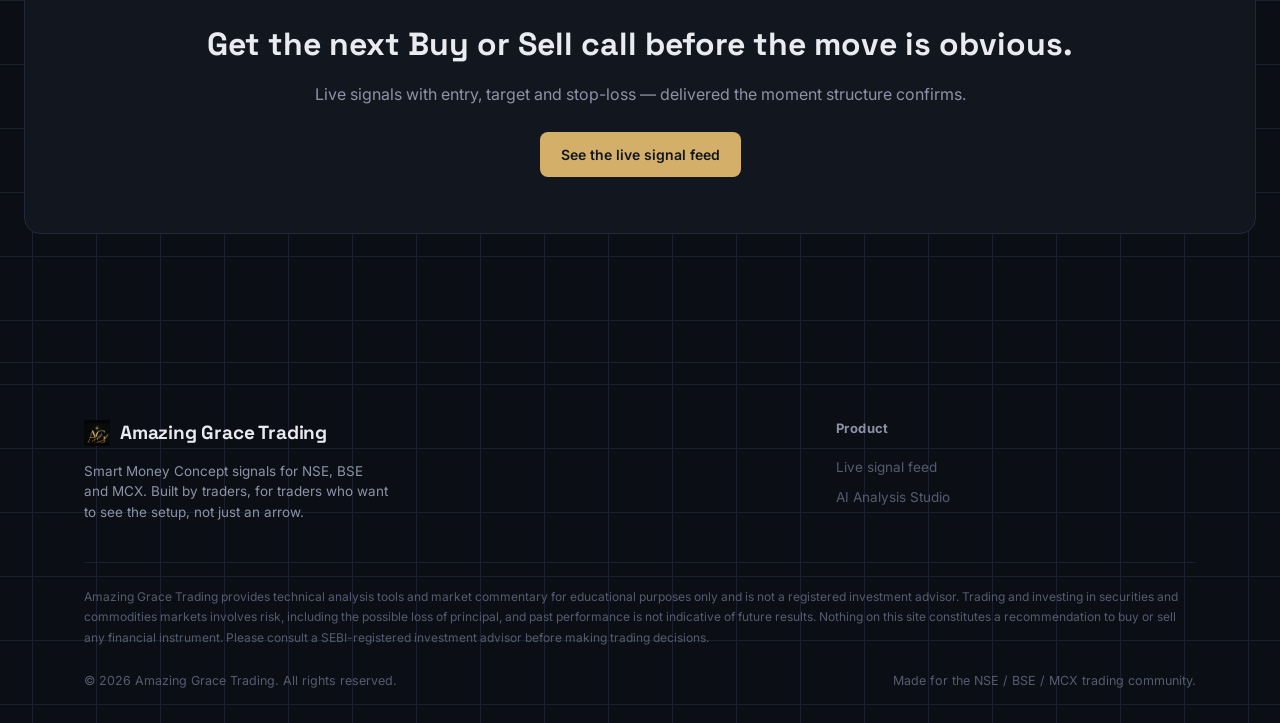
==== commit 67d207dd: "Add files via upload" ====
--- a/index.html
+++ b/index.html
@@ -25,12 +25,13 @@
 <link rel="preconnect" href="https://fonts.gstatic.com" crossorigin>
 <link href="https://fonts.googleapis.com/css2?family=Space+Grotesk:wght@500;600;700&family=Inter:wght@400;500;600;700&family=JetBrains+Mono:wght@400;500;600&display=swap" rel="stylesheet">
 <link rel="stylesheet" href="assets/css/style.css">
+<link rel="stylesheet" href="assets/css/intro.css">
 </head>
 <body>
 <nav class="nav">
   <div class="nav-inner">
     <div class="logo">
-      <img class="logo-mark" src="assets/img/logo-mark-128.png" alt="Amazing Grace Trading" width="26" height="26">
+      <img class="logo-mark" src="assets/img/logo-mark-128.png" alt="Amazing Grace Trading" width="28" height="28">
       Amazing Grace Trading
     </div>
     <div class="nav-links" id="navLinks">
@@ -121,7 +122,7 @@
     <div class="footer-grid">
       <div class="footer-brand">
         <div class="logo">
-          <img class="logo-mark" src="assets/img/logo-mark-128.png" alt="Amazing Grace Trading" width="26" height="26">
+          <img class="logo-mark" src="assets/img/logo-mark-128.png" alt="Amazing Grace Trading" width="28" height="28">
           Amazing Grace Trading
         </div>
         <p>Smart Money Concept signals for NSE, BSE and MCX. Built by traders, for traders who want to see the setup, not just an arrow.</p>
@@ -143,5 +144,6 @@
 </footer>
 
 <script defer src="assets/js/app.js"></script>
+<script defer src="assets/js/intro-sequence.js"></script>
 </body>
 </html>
